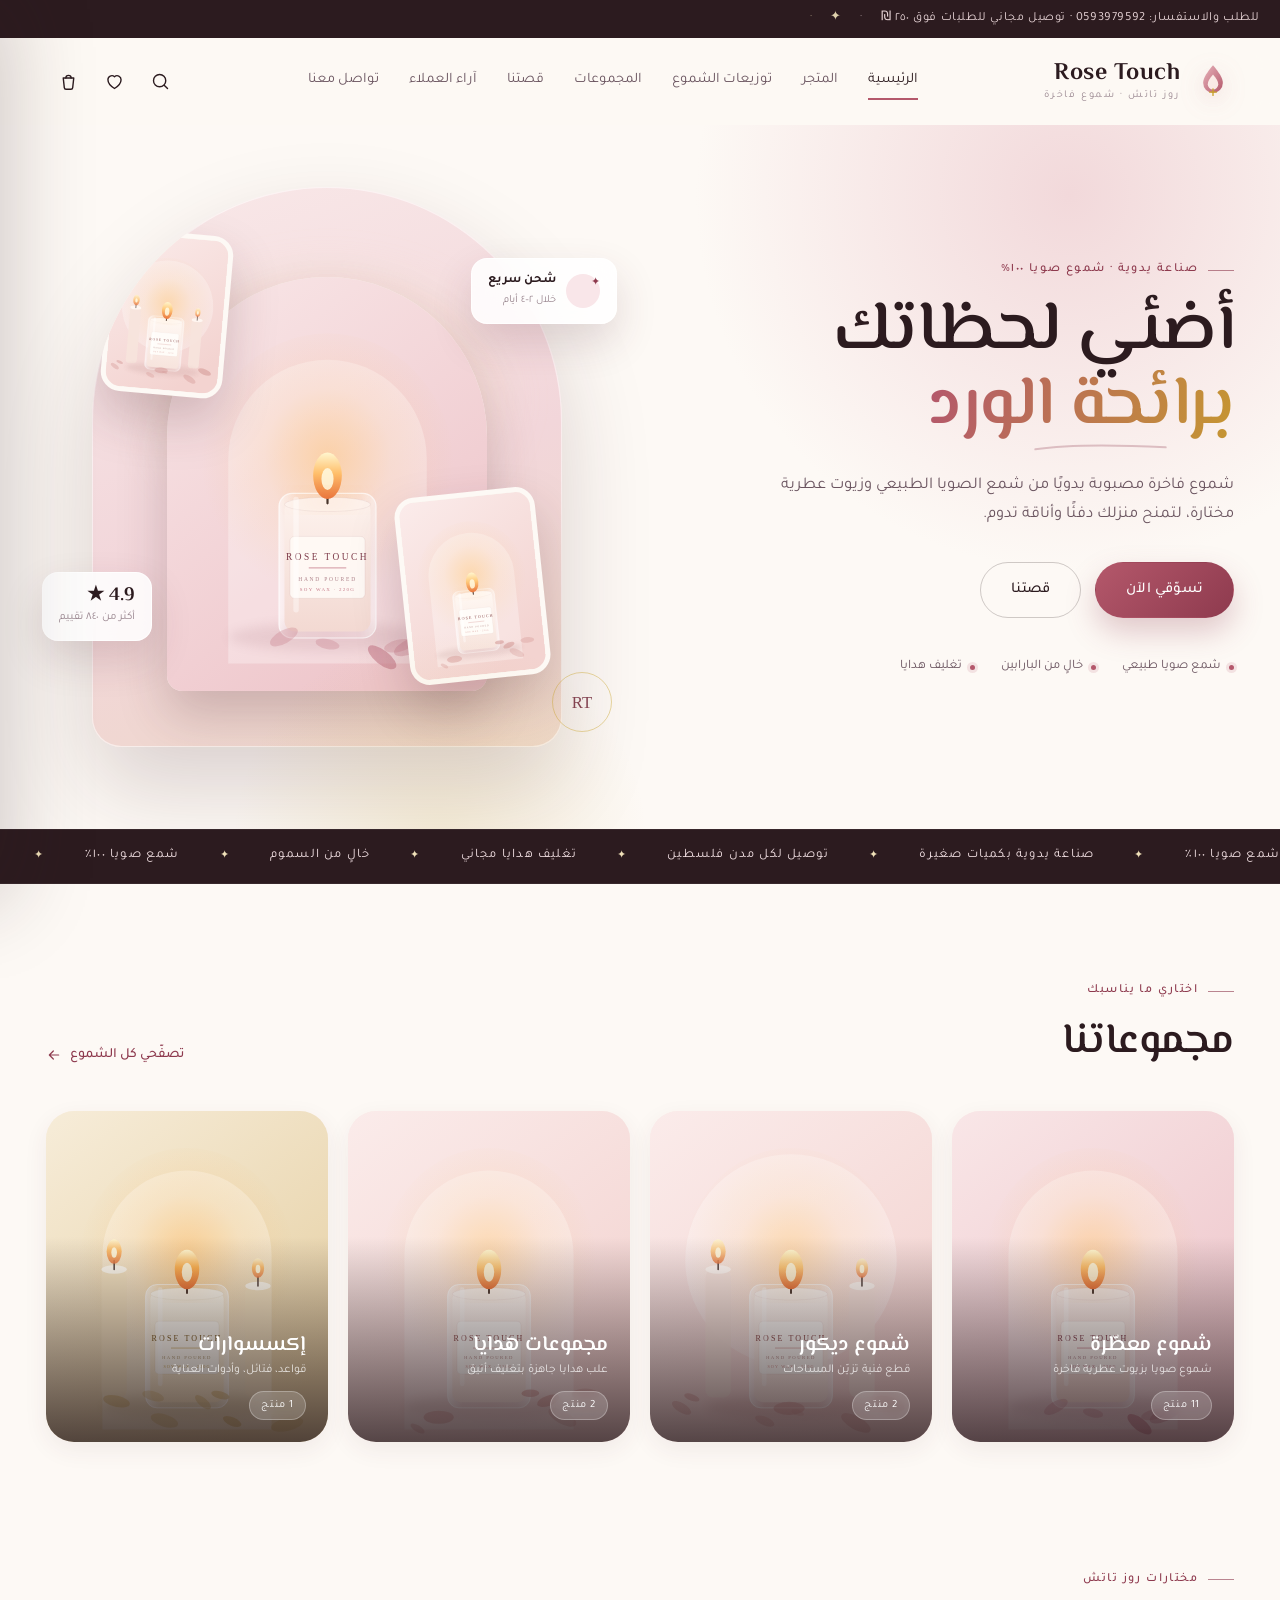
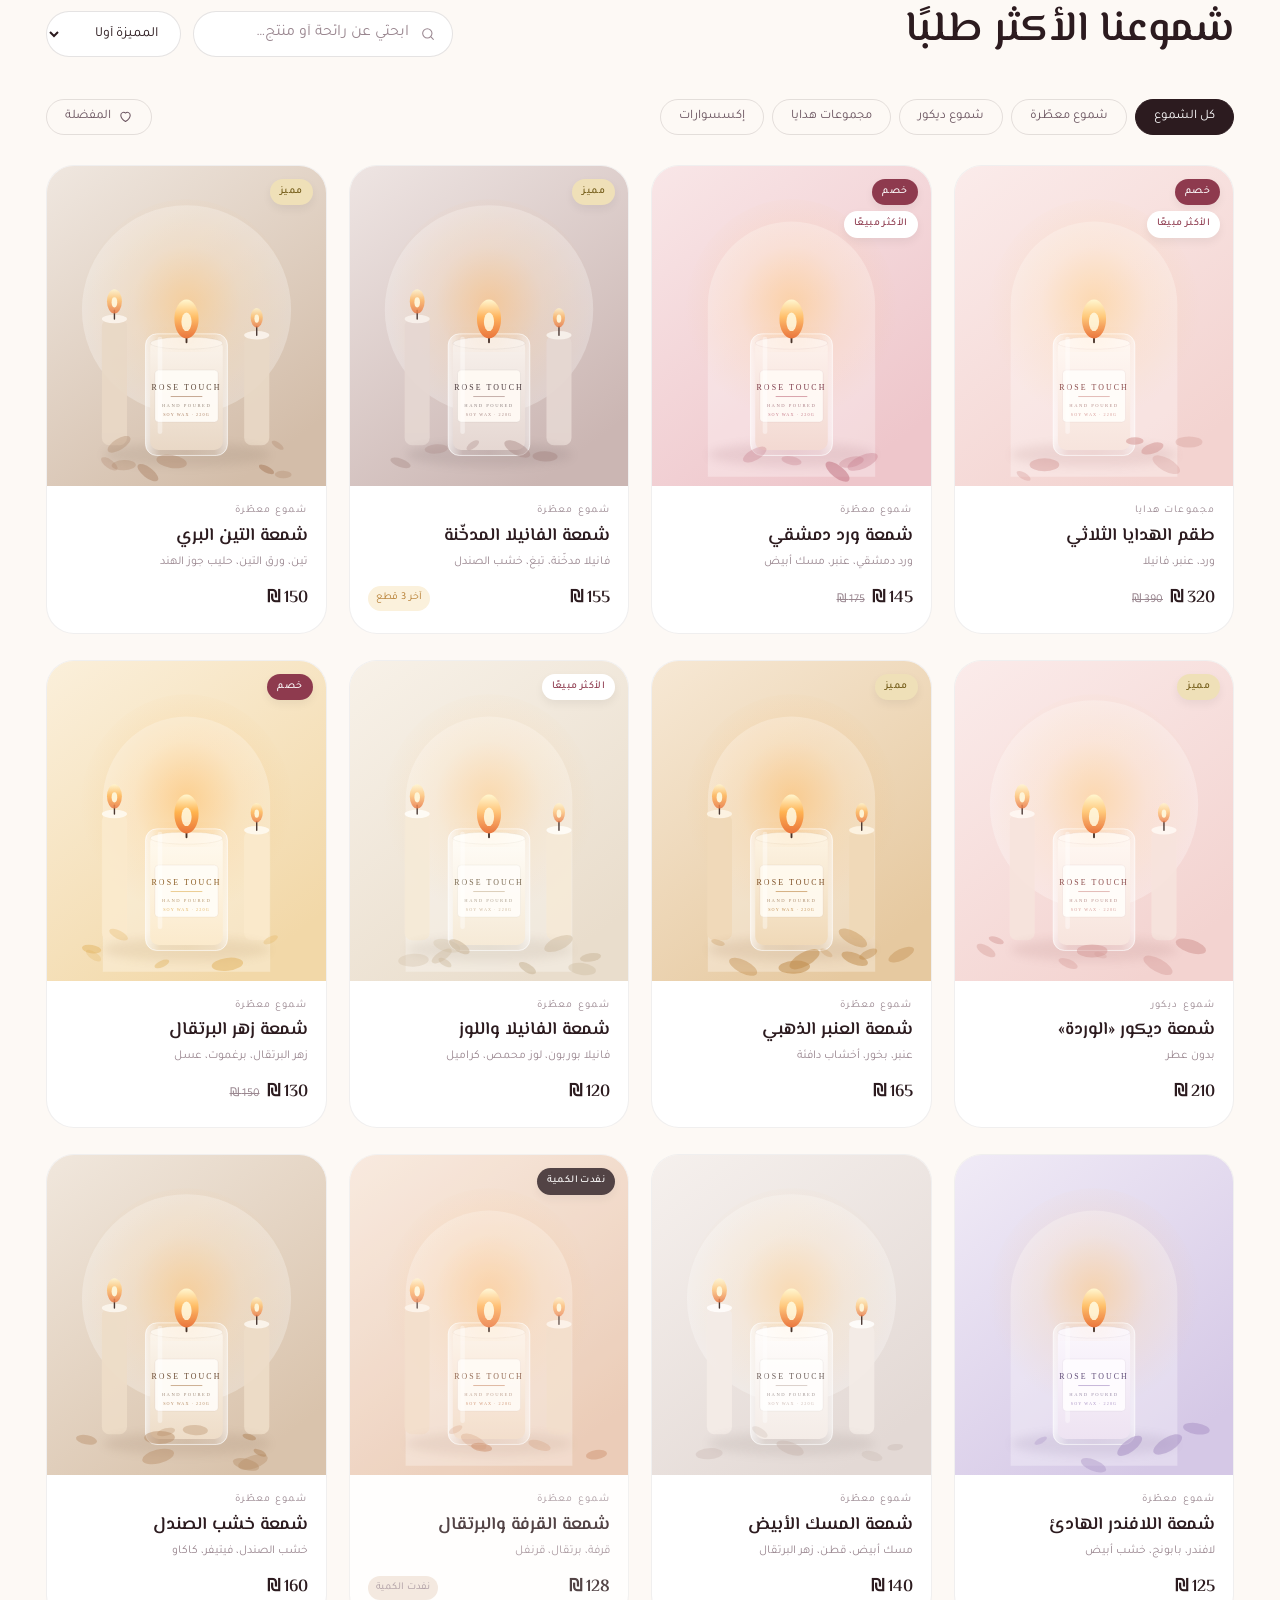
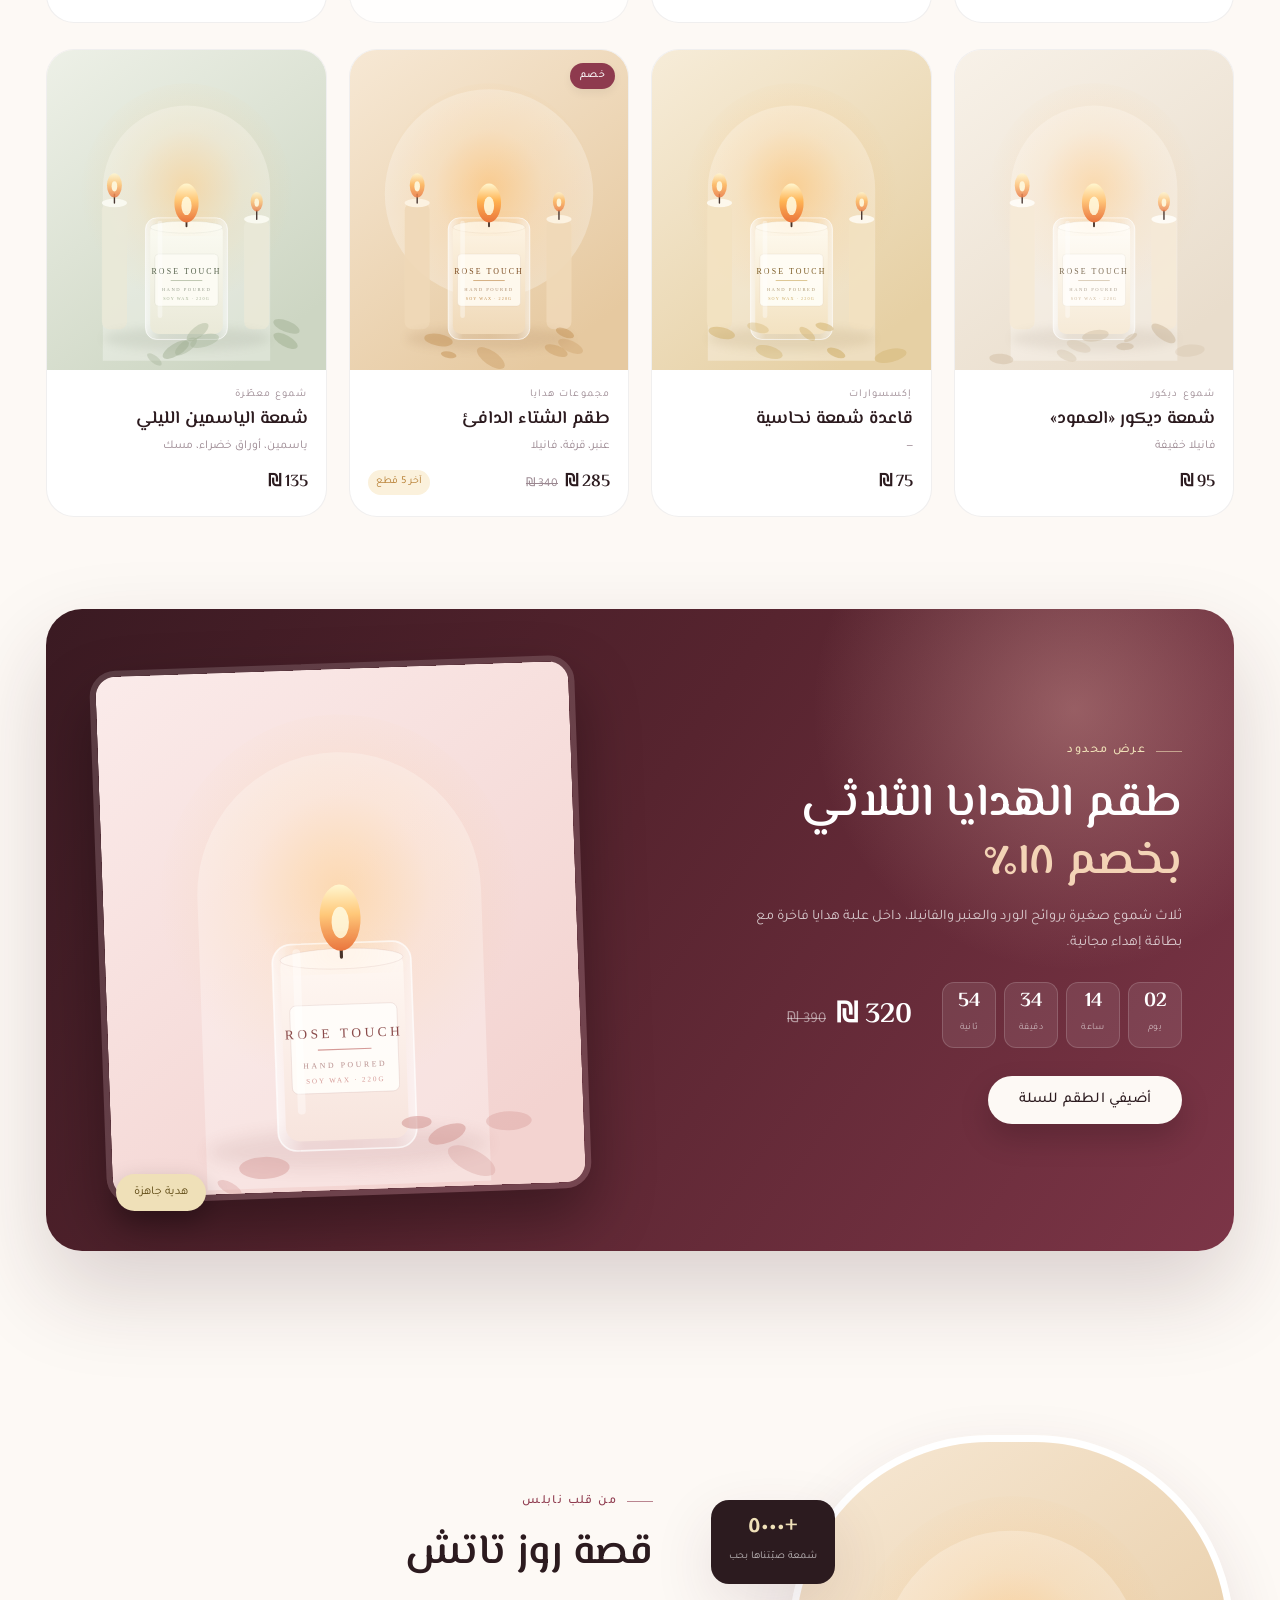
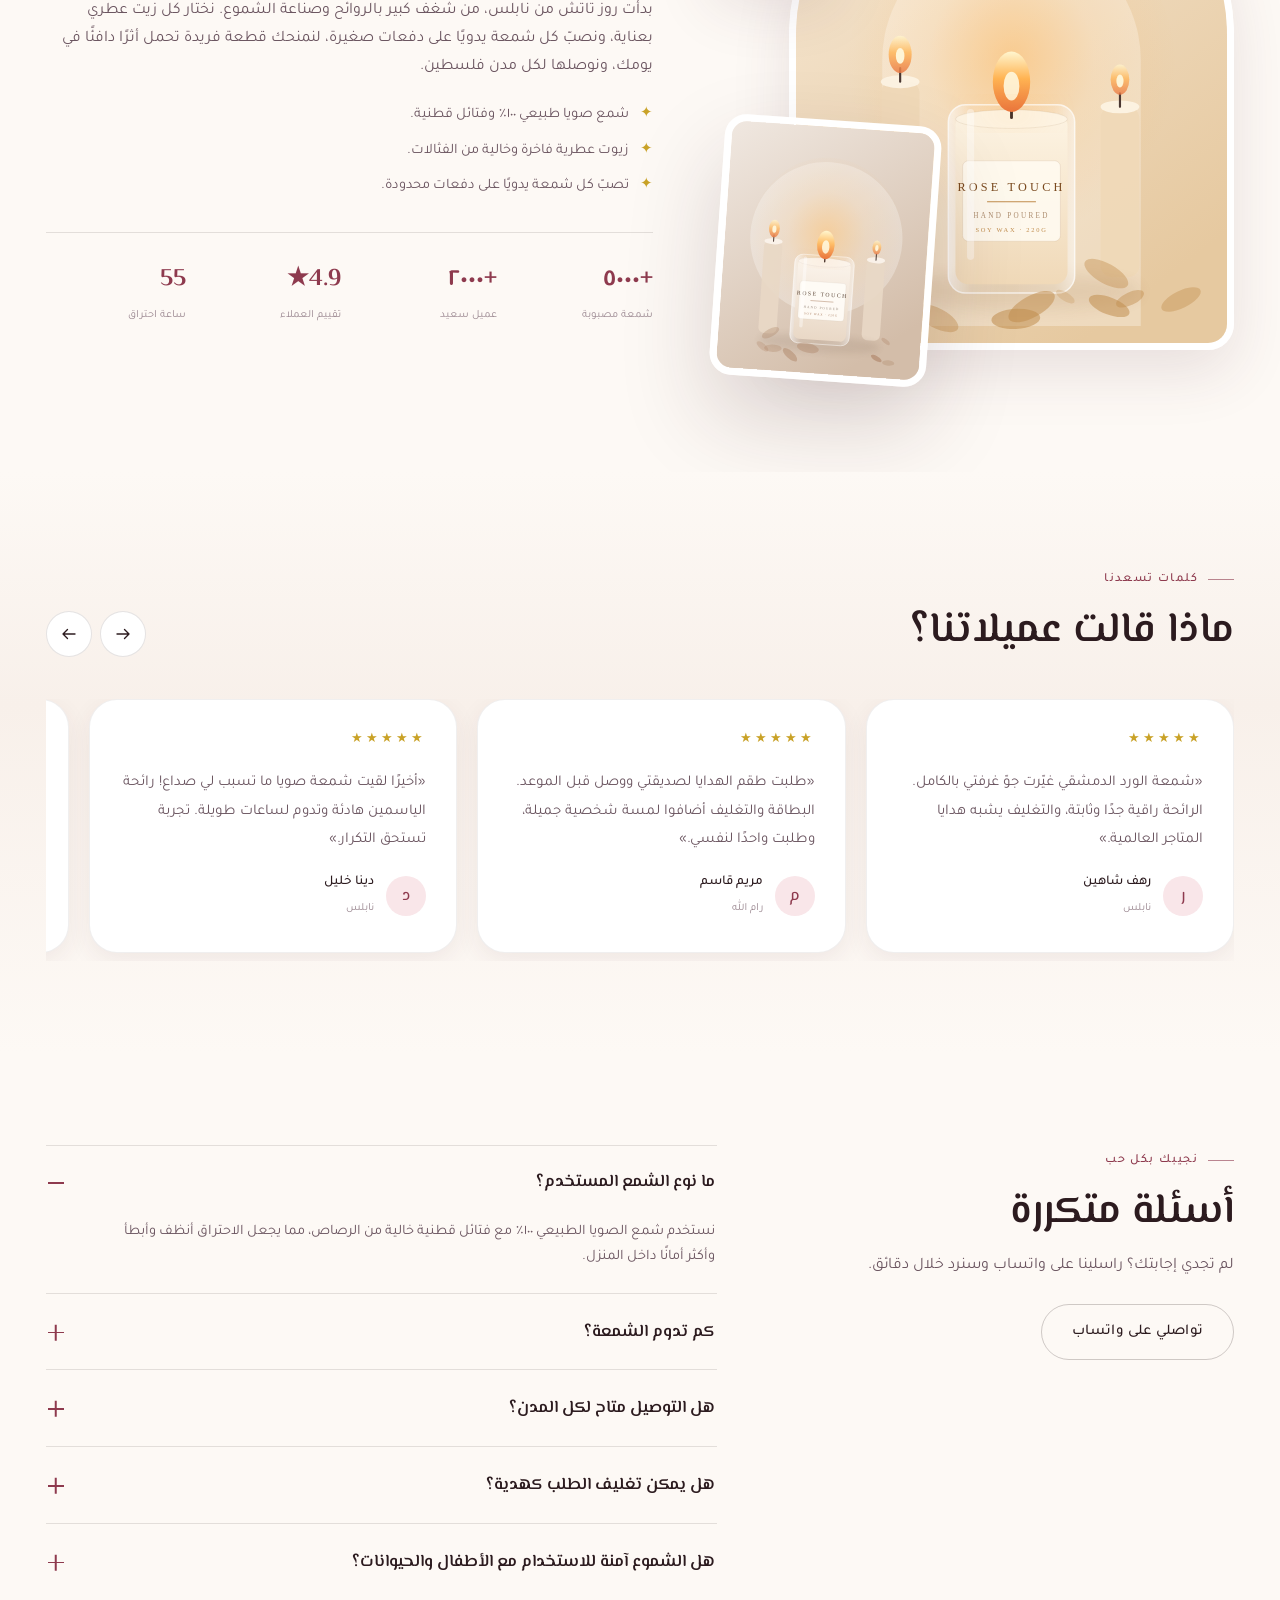
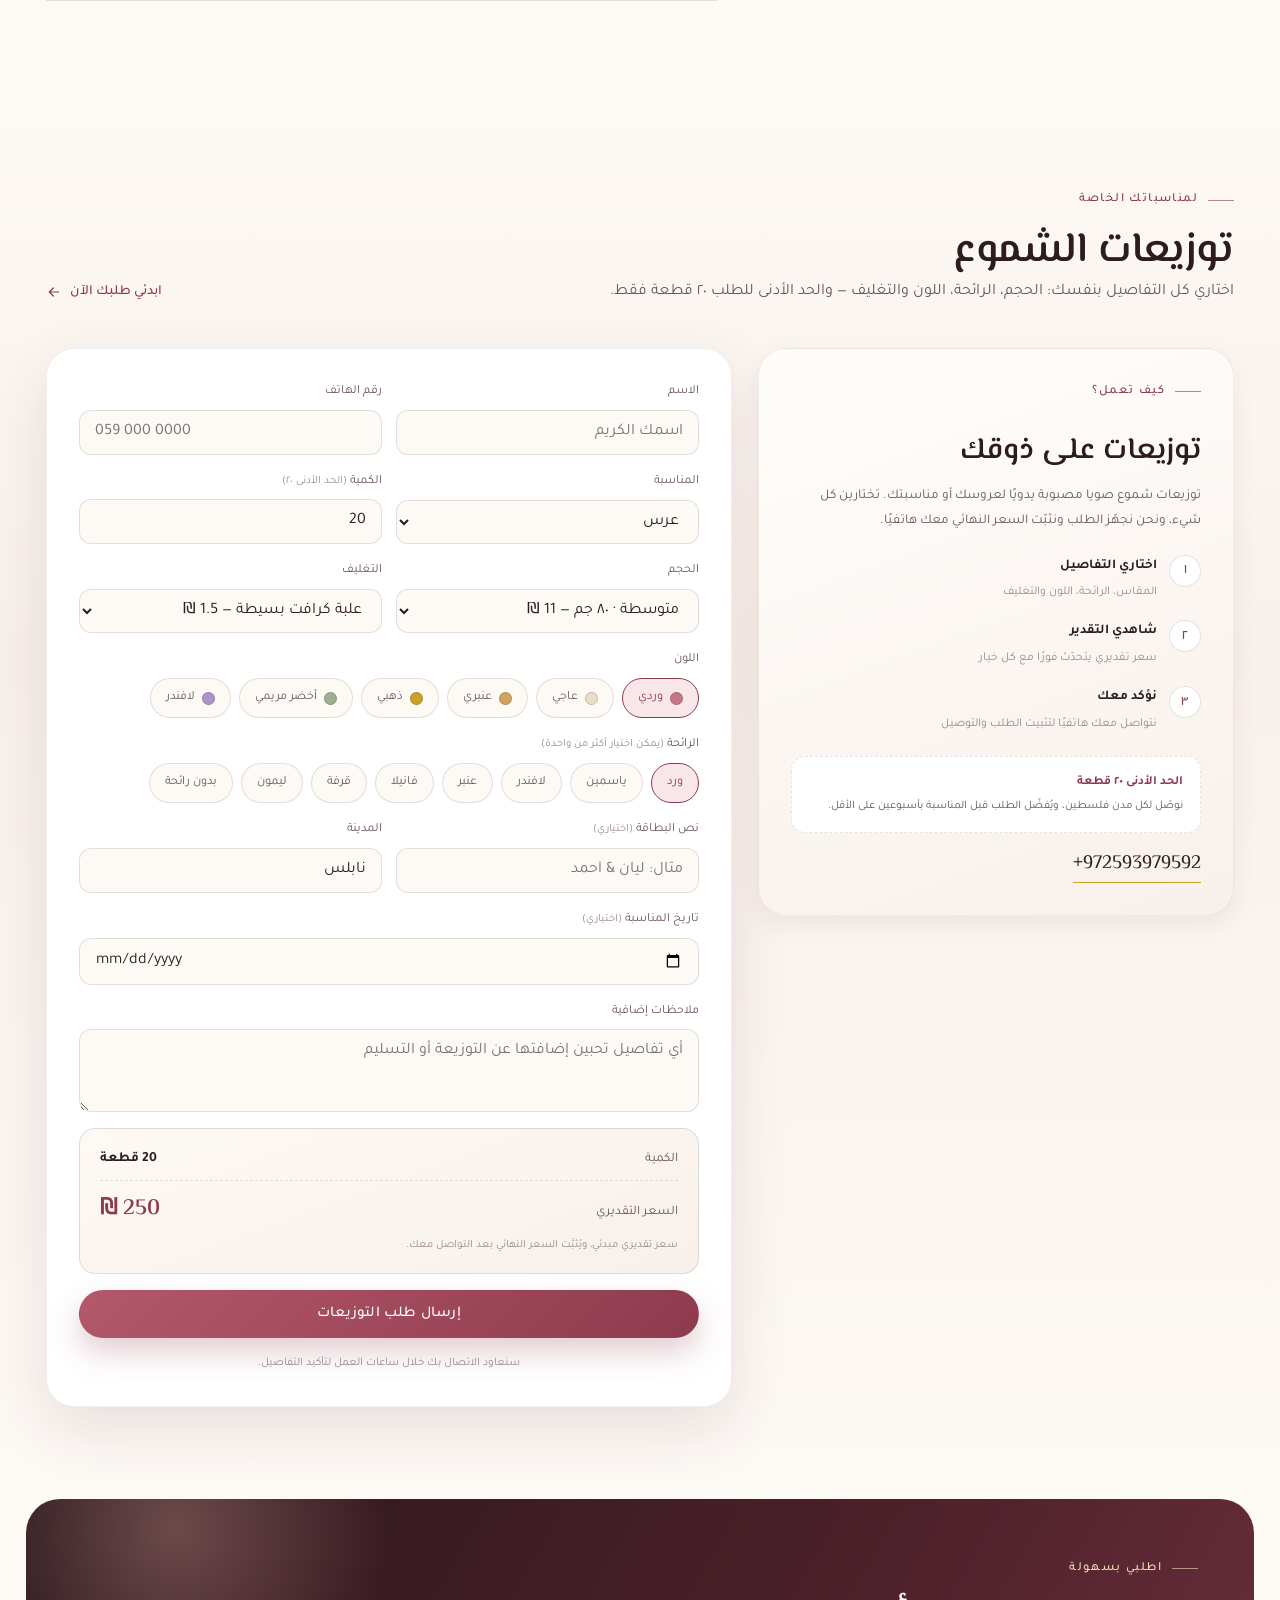
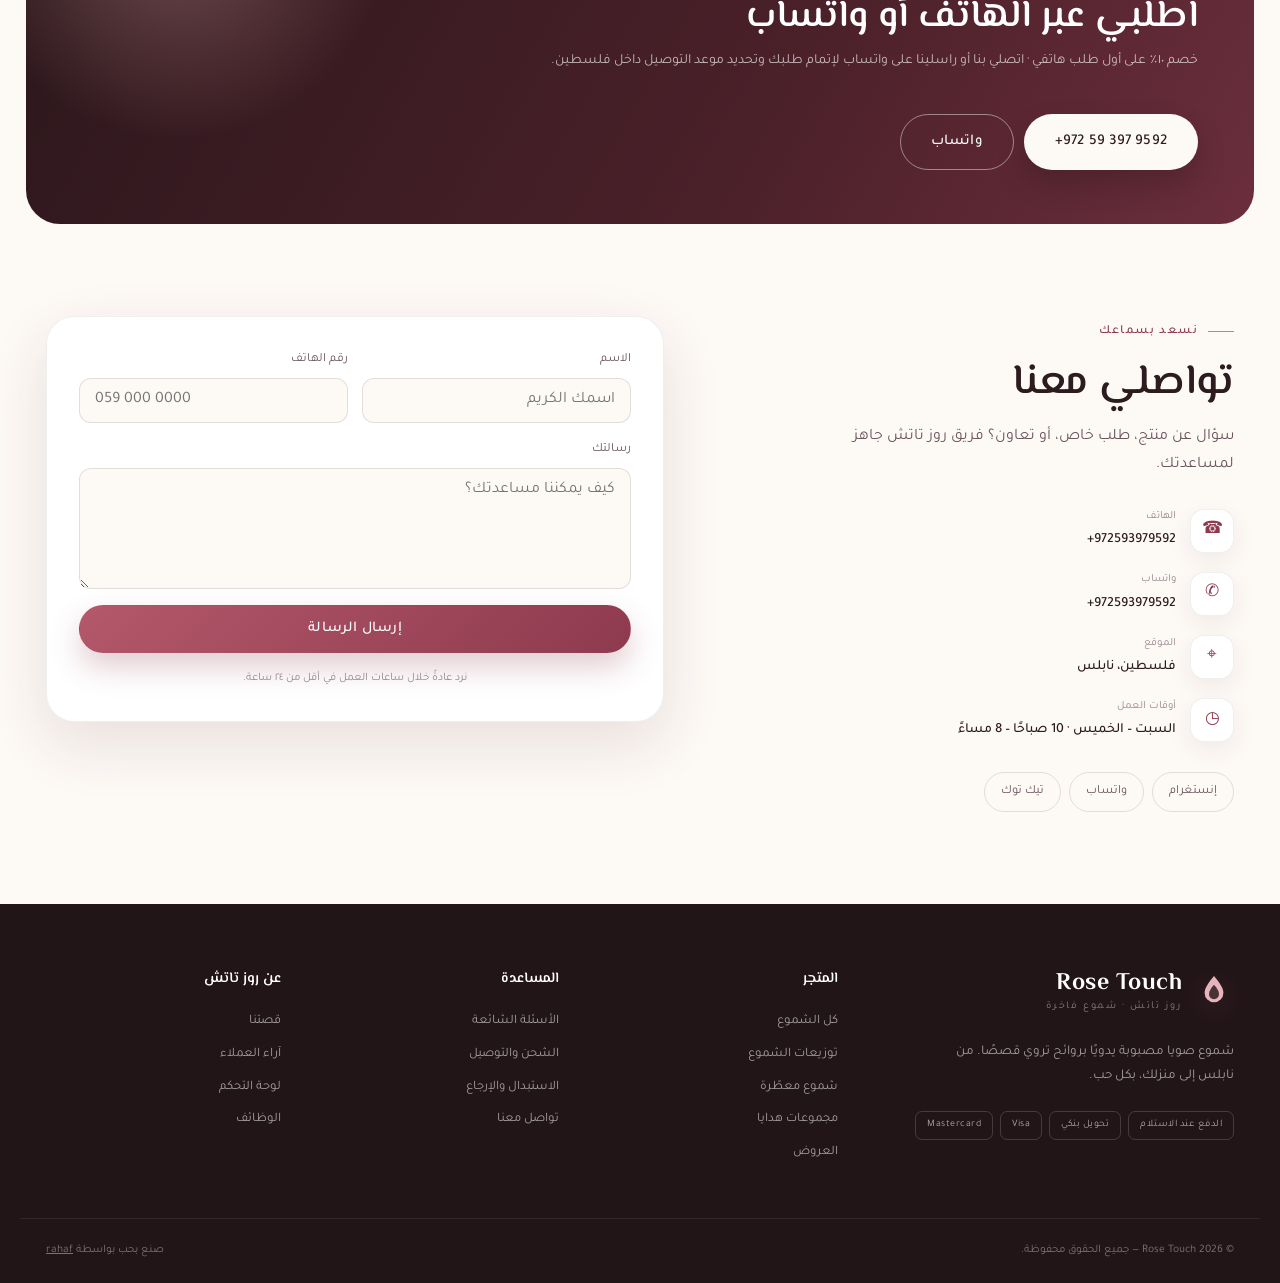
==== index.html @ c2668c58 "Add files via upload" ====
﻿<!DOCTYPE html>
<html lang="ar" dir="rtl">
<head>
<meta charset="UTF-8">
<meta name="viewport" content="width=device-width, initial-scale=1">
<title>Rose Touch — شموع فاخرة مصبوبة يدويًا</title>
<meta name="description" content="روز تاتش: شموع صويا طبيعية مصبوبة يدويًا بروائح فاخرة، تغليف هدايا أنيق وتوصيل لكل مدن فلسطين من نابلس.">
<link rel="icon" href="data:image/svg+xml,%3Csvg xmlns='http://www.w3.org/2000/svg' viewBox='0 0 100 100'%3E%3Crect width='100' height='100' rx='24' fill='%232c1b1f'/%3E%3Cpath d='M50 22c10 10 16 17 16 26a16 16 0 1 1-32 0c0-9 6-16 16-26Z' fill='%23e8b4bb'/%3E%3Ccircle cx='50' cy='52' r='7' fill='%23fff6ef'/%3E%3C/svg%3E">
<link rel="preconnect" href="https://fonts.googleapis.com">
<link rel="preconnect" href="https://fonts.gstatic.com" crossorigin>
<link href="https://fonts.googleapis.com/css2?family=El+Messiri:wght@400;500;600;700&family=Tajawal:wght@300;400;500;700&display=swap" rel="stylesheet">
<link rel="stylesheet" href="assets/css/style.css">
</head>
<body>

<div class="announcement" id="announcement">
  <div class="announcement__track">
    <span id="announcementText">للطلب والاستفسار: 0593979592 · توصيل مجاني للطلبات فوق ٢٥٠ ₪</span>
    <span aria-hidden="true">✦</span>
  </div>
</div>

<header class="site-header" id="siteHeader">
  <div class="container header__inner">
    <a aria-label='روز تاتش - الصفحة الرئيسية' class='brand' href='index.html'>
      <span class="brand__mark" aria-hidden="true">
        <svg viewBox="0 0 64 64" width="42" height="42">
          <defs>
            <linearGradient id="brandGrad" x1="0" y1="0" x2="1" y2="1">
              <stop offset="0" stop-color="#e8b4bb"/><stop offset="1" stop-color="#b4586b"/>
            </linearGradient>
          </defs>
          <path d="M32 8c9 11 15 19 15 27a15 15 0 1 1-30 0c0-8 6-16 15-27Z" fill="url(#brandGrad)"/>
          <path d="M32 22c5 6 8 10 8 15a8 8 0 1 1-16 0c0-5 3-9 8-15Z" fill="#fff6ef" opacity=".9"/>
          <path d="M32 44v10" stroke="#c9a227" stroke-width="2" stroke-linecap="round"/>
          <path d="M27 49h10" stroke="#c9a227" stroke-width="2" stroke-linecap="round"/>
        </svg>
      </span>
      <span class="brand__text">
        <span class="brand__name" id="brandName">Rose Touch</span>
        <span class="brand__sub">روز تاتش · شموع فاخرة</span>
      </span>
    </a>

    <nav class="main-nav" id="mainNav" aria-label="القائمة الرئيسية">
      <a href="#home" class="is-active">الرئيسية</a>
      <a href="#products">المتجر</a>
      <a href="#favors">توزيعات الشموع</a>
      <a href="#categories">المجموعات</a>
      <a href="#about">قصتنا</a>
      <a href="#testimonials">آراء العملاء</a>
      <a href="#contact">تواصل معنا</a>
    </nav>

    <div class="header__actions">
      <button class="icon-btn" id="searchBtn" aria-label="بحث في المتجر">
        <svg viewBox="0 0 24 24" width="21" height="21" fill="none" stroke="currentColor" stroke-width="1.6"><circle cx="11" cy="11" r="7"/><path d="m20 20-3.5-3.5" stroke-linecap="round"/></svg>
      </button>
      <button class="icon-btn" id="favBtn" aria-label="المفضلة">
        <svg viewBox="0 0 24 24" width="21" height="21" fill="none" stroke="currentColor" stroke-width="1.6"><path d="M12 20s-7.5-4.6-7.5-10A4.5 4.5 0 0 1 12 6.5 4.5 4.5 0 0 1 19.5 10c0 5.4-7.5 10-7.5 10Z" stroke-linejoin="round"/></svg>
        <span class="count-badge" id="favCount" hidden>0</span>
      </button>
      <button class="icon-btn cart-btn" id="cartBtn" aria-label="سلة التسوق">
        <svg viewBox="0 0 24 24" width="21" height="21" fill="none" stroke="currentColor" stroke-width="1.6"><path d="M6 8h12l-1.2 11a2 2 0 0 1-2 1.8H9.2a2 2 0 0 1-2-1.8L6 8Z" stroke-linejoin="round"/><path d="M9 8a3 3 0 0 1 6 0" stroke-linecap="round"/></svg>
        <span class="count-badge" id="cartCount">0</span>
      </button>
      <button class="icon-btn menu-btn" id="menuBtn" aria-label="القائمة" aria-expanded="false">
        <svg viewBox="0 0 24 24" width="22" height="22" fill="none" stroke="currentColor" stroke-width="1.8" stroke-linecap="round"><path d="M4 7h16M4 12h16M4 17h16"/></svg>
      </button>
    </div>
  </div>
</header>

<main id="home">

  <!-- ===== Hero ===== -->
  <section class="hero">
    <div class="container hero__inner">
      <div class="hero__copy">
        <span class="eyebrow" id="heroBadge">صناعة يدوية · شموع صويا ١٠٠٪</span>
        <h1>
          <span id="heroTitle">أضئي لحظاتك</span>
          <em id="heroAccent">برائحة الورد</em>
        </h1>
        <p class="hero__text" id="heroText">شموع فاخرة مصبوبة يدويًا من شمع الصويا الطبيعي وزيوت عطرية مختارة، لتمنح منزلك دفئًا وأناقة تدوم.</p>
        <div class="hero__cta">
          <a href="#products" class="btn btn--primary" id="heroCta">تسوّقي الآن
            <svg viewBox="0 0 24 24" width="18" height="18" fill="none" stroke="currentColor" stroke-width="1.8"><path d="M19 12H5m6-6-6 6 6 6" stroke-linecap="round" stroke-linejoin="round"/></svg>
          </a>
          <a href="#about" class="btn btn--ghost">قصتنا</a>
        </div>
        <ul class="hero__trust">
          <li><span class="dot"></span> شمع صويا طبيعي</li>
          <li><span class="dot"></span> خالٍ من البارابين</li>
          <li><span class="dot"></span> تغليف هدايا</li>
        </ul>
      </div>

      <div class="hero__visual">
        <div class="hero__arch">
          <div class="hero__glow"></div>
          <div class="hero__img hero__img--main" data-art-product="p1"></div>
          <div class="hero__img hero__img--side" data-art-product="p7"></div>
          <div class="hero__img hero__img--small" data-art-product="p13"></div>
        </div>
        <div class="float-card float-card--rating">
          <strong>4.9 ★</strong>
          <span>أكثر من ٨٤٠ تقييم</span>
        </div>
        <div class="float-card float-card--ship">
          <span class="float-card__icon">✦</span>
          <div><strong>شحن سريع</strong><span>خلال ٢–٤ أيام</span></div>
        </div>
        <div class="hero__seal" aria-hidden="true">
          <svg viewBox="0 0 120 120" width="118" height="118">
            <defs><path id="sealPath" d="M60,60 m-44,0 a44,44 0 1,1 88,0 a44,44 0 1,1 -88,0"/></defs>
            <text font-size="10.5" letter-spacing="2.2" fill="#7d3a49"><textPath href="#sealPath">HAND POURED · SOY WAX · NABLUS ·</textPath></text>
            <circle cx="60" cy="60" r="30" fill="none" stroke="#c9a227" stroke-opacity=".45"/>
            <text x="60" y="66" text-anchor="middle" font-family="Georgia,serif" font-size="17" fill="#7d3a49">RT</text>
          </svg>
        </div>
      </div>
    </div>
  </section>

  <!-- ===== شريط الثقة ===== -->
  <div class="marquee" aria-hidden="true">
    <div class="marquee__track" id="marqueeTrack">
      <span>شمع صويا ١٠٠٪</span><i>✦</i>
      <span>صناعة يدوية بكميات صغيرة</span><i>✦</i>
      <span>توصيل لكل مدن فلسطين</span><i>✦</i>
      <span>تغليف هدايا مجاني</span><i>✦</i>
      <span>خالٍ من السموم</span><i>✦</i>
      <span>شمع صويا ١٠٠٪</span><i>✦</i>
      <span>صناعة يدوية بكميات صغيرة</span><i>✦</i>
      <span>توصيل لكل مدن فلسطين</span><i>✦</i>
      <span>تغليف هدايا مجاني</span><i>✦</i>
      <span>خالٍ من السموم</span><i>✦</i>
    </div>
  </div>

  <!-- ===== التصنيفات ===== -->
  <section class="section" id="categories">
    <div class="container">
      <div class="section__head reveal">
        <div>
          <span class="eyebrow">اختاري ما يناسبك</span>
          <h2>مجموعاتنا</h2>
        </div>
        <a href="#products" class="link-arrow">تصفّحي كل الشموع
          <svg viewBox="0 0 24 24" width="16" height="16" fill="none" stroke="currentColor" stroke-width="1.8"><path d="M19 12H5m6-6-6 6 6 6" stroke-linecap="round" stroke-linejoin="round"/></svg>
        </a>
      </div>
      <div class="category-grid" id="categoriesGrid"></div>
    </div>
  </section>

  <!-- ===== المنتجات ===== -->
  <section class="section section--products" id="products">
    <div class="container">
      <div class="section__head reveal">
        <div>
          <span class="eyebrow">مختارات روز تاتش</span>
          <h2>شموعنا الأكثر طلبًا</h2>
        </div>
        <div class="shop-tools">
          <label class="search-inline">
            <svg viewBox="0 0 24 24" width="18" height="18" fill="none" stroke="currentColor" stroke-width="1.6"><circle cx="11" cy="11" r="7"/><path d="m20 20-3.5-3.5" stroke-linecap="round"/></svg>
            <input type="search" id="shopSearch" placeholder="ابحثي عن رائحة أو منتج…" aria-label="بحث في المنتجات">
          </label>
          <select id="sortSelect" class="select" aria-label="ترتيب المنتجات">
            <option value="featured">المميزة أولًا</option>
            <option value="new">الأحدث</option>
            <option value="price-asc">السعر: الأقل</option>
            <option value="price-desc">السعر: الأعلى</option>
            <option value="bestseller">الأكثر مبيعًا</option>
          </select>
        </div>
      </div>

      <div class="filter-row reveal">
        <div class="chips" id="filterChips"></div>
        <button class="chip chip--fav" id="favFilterBtn">
          <svg viewBox="0 0 24 24" width="15" height="15" fill="none" stroke="currentColor" stroke-width="1.7"><path d="M12 20s-7.5-4.6-7.5-10A4.5 4.5 0 0 1 12 6.5 4.5 4.5 0 0 1 19.5 10c0 5.4-7.5 10-7.5 10Z" stroke-linejoin="round"/></svg>
          المفضلة
        </button>
      </div>

      <div class="product-grid" id="productGrid"></div>
      <div class="empty-state" id="productsEmpty" hidden>
        <div class="empty-state__icon">✦</div>
        <h3>لا توجد نتائج مطابقة</h3>
        <p>جرّبي كلمة بحث أخرى أو اختاري مجموعة مختلفة.</p>
        <button class="btn btn--ghost" id="clearFiltersBtn">إعادة ضبط الفلاتر</button>
      </div>
    </div>
  </section>

  <!-- ===== عرض خاص ===== -->
  <section class="section offer-section">
    <div class="container">
      <div class="offer reveal">
        <div class="offer__glow" aria-hidden="true"></div>
        <div class="offer__copy">
          <span class="eyebrow eyebrow--light">عرض محدود</span>
          <h2>طقم الهدايا الثلاثي<br><em>بخصم ١٨٪</em></h2>
          <p>ثلاث شموع صغيرة بروائح الورد والعنبر والفانيلا، داخل علبة هدايا فاخرة مع بطاقة إهداء مجانية.</p>
          <div class="offer__meta">
            <div class="countdown" id="countdown">
              <div><strong id="cdD">02</strong><span>يوم</span></div>
              <div><strong id="cdH">14</strong><span>ساعة</span></div>
              <div><strong id="cdM">35</strong><span>دقيقة</span></div>
              <div><strong id="cdS">00</strong><span>ثانية</span></div>
            </div>
            <div class="offer__price">
              <strong id="offerPrice">320 ₪</strong>
              <s>390 ₪</s>
            </div>
          </div>
          <button class="btn btn--light" data-add-product="p7">أضيفي الطقم للسلة</button>
        </div>
        <div class="offer__visual">
          <div class="offer__img" data-art-product="p7"></div>
          <div class="offer__tag">هدية جاهزة</div>
        </div>
      </div>
    </div>
  </section>

  <!-- ===== قصتنا ===== -->
  <section class="section" id="about">
    <div class="container about">
      <div class="about__visual reveal">
        <div class="about__img" data-art-product="p2"></div>
        <div class="about__img about__img--small" data-art-product="p9"></div>
        <div class="about__badge">
          <strong>+٥٠٠٠</strong>
          <span>شمعة صبّتناها بحب</span>
        </div>
      </div>
      <div class="about__copy reveal">
        <span class="eyebrow">من قلب نابلس</span>
        <h2 id="aboutTitle">قصة روز تاتش</h2>
        <p id="aboutText">بدأت روز تاتش من نابلس، من شغف كبير بالروائح وصناعة الشموع. نختار كل زيت عطري بعناية، ونصبّ كل شمعة يدويًا على دفعات صغيرة، لنمنحك قطعة فريدة تحمل أثرًا دافئًا في يومك، ونوصلها لكل مدن فلسطين.</p>
        <ul class="about__list">
          <li><span>✦</span> شمع صويا طبيعي ١٠٠٪ وفتائل قطنية.</li>
          <li><span>✦</span> زيوت عطرية فاخرة وخالية من الفثالات.</li>
          <li><span>✦</span> تصبّ كل شمعة يدويًا على دفعات محدودة.</li>
        </ul>
        <div class="about__stats">
          <div><strong>+٥٠٠٠</strong><span>شمعة مصبوبة</span></div>
          <div><strong>+٢٠٠٠</strong><span>عميل سعيد</span></div>
          <div><strong>4.9★</strong><span>تقييم العملاء</span></div>
          <div><strong>55</strong><span>ساعة احتراق</span></div>
        </div>
      </div>
    </div>
  </section>

  <!-- ===== آراء العملاء ===== -->
  <section class="section section--soft" id="testimonials">
    <div class="container">
      <div class="section__head reveal">
        <div>
          <span class="eyebrow">كلمات تسعدنا</span>
          <h2>ماذا قالت عميلاتنا؟</h2>
        </div>
        <div class="slider-nav">
          <button class="round-btn" id="testPrev" aria-label="السابق">
            <svg viewBox="0 0 24 24" width="18" height="18" fill="none" stroke="currentColor" stroke-width="1.8"><path d="m14 6 6 6-6 6M20 12H4" stroke-linecap="round" stroke-linejoin="round"/></svg>
          </button>
          <button class="round-btn" id="testNext" aria-label="التالي">
            <svg viewBox="0 0 24 24" width="18" height="18" fill="none" stroke="currentColor" stroke-width="1.8"><path d="m10 6-6 6 6 6M4 12h16" stroke-linecap="round" stroke-linejoin="round"/></svg>
          </button>
        </div>
      </div>
      <div class="testimonials" id="testimonialTrack">
        <article class="testimonial">
          <div class="stars">★★★★★</div>
          <p>«شمعة الورد الدمشقي غيّرت جوّ غرفتي بالكامل. الرائحة راقية جدًا وثابتة، والتغليف يشبه هدايا المتاجر العالمية.»</p>
          <div class="testimonial__author"><span>ر</span><div><strong>رهف شاهين</strong><small>نابلس</small></div></div>
        </article>
        <article class="testimonial">
          <div class="stars">★★★★★</div>
          <p>«طلبت طقم الهدايا لصديقتي ووصل قبل الموعد. البطاقة والتغليف أضافوا لمسة شخصية جميلة، وطلبت واحدًا لنفسي.»</p>
          <div class="testimonial__author"><span>م</span><div><strong>مريم قاسم</strong><small>رام الله</small></div></div>
        </article>
        <article class="testimonial">
          <div class="stars">★★★★★</div>
          <p>«أخيرًا لقيت شمعة صويا ما تسبب لي صداع! رائحة الياسمين هادئة وتدوم لساعات طويلة. تجربة تستحق التكرار.»</p>
          <div class="testimonial__author"><span>د</span><div><strong>دينا خليل</strong><small>نابلس</small></div></div>
        </article>
        <article class="testimonial">
          <div class="stars">★★★★★</div>
          <p>«الشمعة النحتية قطعة فنية فوق الطاولة، كل من يزورني يسأل عنها. جودة التصنيع واضحة من أول نظرة.»</p>
          <div class="testimonial__author"><span>ه</span><div><strong>هبة سليمان</strong><small>طولكرم</small></div></div>
        </article>
      </div>
    </div>
  </section>

  <!-- ===== الأسئلة ===== -->
  <section class="section" id="faq">
    <div class="container faq-wrap">
      <div class="faq-intro reveal">
        <span class="eyebrow">نجيبك بكل حب</span>
        <h2>أسئلة متكررة</h2>
        <p>لم تجدي إجابتك؟ راسلينا على واتساب وسنرد خلال دقائق.</p>
        <a class="btn btn--ghost" id="faqWhatsapp" href="#" target="_blank" rel="noopener">تواصلي على واتساب</a>
      </div>
      <div class="faq-list" id="faqList">
        <details class="faq" open>
          <summary>ما نوع الشمع المستخدم؟<span class="faq__icon"></span></summary>
          <p>نستخدم شمع الصويا الطبيعي ١٠٠٪ مع فتائل قطنية خالية من الرصاص، مما يجعل الاحتراق أنظف وأبطأ وأكثر أمانًا داخل المنزل.</p>
        </details>
        <details class="faq">
          <summary>كم تدوم الشمعة؟<span class="faq__icon"></span></summary>
          <p>تدوم شموعنا الكبيرة من ٤٥ إلى ٥٥ ساعة تقريبًا عند اتباع طريقة العناية الصحيحة: قصّ الفتيل إلى ٥ مم قبل كل استخدام، وعدم إطفاء الشمعة قبل ذوبان طبقة كاملة من السطح.</p>
        </details>
        <details class="faq">
          <summary>هل التوصيل متاح لكل المدن؟<span class="faq__icon"></span></summary>
          <p>نوصل لكل مدن فلسطين خلال ٢–٤ أيام عمل، والتوصيل مجاني للطلبات فوق ٢٥٠ ₪. يمكنك أيضًا اختيار الاستلام من موقعنا في نابلس.</p>
        </details>
        <details class="faq">
          <summary>هل يمكن تغليف الطلب كهدية؟<span class="faq__icon"></span></summary>
          <p>بالتأكيد! التغليف الهدايا مجاني مع كل طقم، ويمكنك إضافة بطاقة إهداء مكتوبة بخط اليد عبر كتابة النص في ملاحظات الطلب.</p>
        </details>
        <details class="faq">
          <summary>هل الشموع آمنة للاستخدام مع الأطفال والحيوانات؟<span class="faq__icon"></span></summary>
          <p>شموعنا خالية من البارابين والفثالات، لكننا ننصح دائمًا بإبعاد أي شمعة مشتعلة عن متناول الأطفال والحيوانات، وعدم تركها دون مراقبة.</p>
        </details>
      </div>
    </div>
  </section>

  <!-- ===== توزيعات الشموع ===== -->
  <section class="section section--soft" id="favors">
    <div class="container">
      <div class="section__head reveal">
        <div>
          <span class="eyebrow">لمناسباتك الخاصة</span>
          <h2>توزيعات الشموع</h2>
          <p>اختاري كل التفاصيل بنفسك: الحجم، الرائحة، اللون والتغليف — والحد الأدنى للطلب ٢٠ قطعة فقط.</p>
        </div>
        <a href="#favorForm" class="link-arrow">ابدئي طلبك الآن
          <svg viewBox="0 0 24 24" width="16" height="16" fill="none" stroke="currentColor" stroke-width="1.8"><path d="M19 12H5m6-6-6 6 6 6" stroke-linecap="round" stroke-linejoin="round"/></svg>
        </a>
      </div>

      <div class="favors">
        <aside class="favors__aside reveal">
          <span class="eyebrow">كيف تعمل؟</span>
          <h3>توزيعات على ذوقك</h3>
          <p>توزيعات شموع صويا مصبوبة يدويًا لعروسك أو مناسبتك. تختارين كل شيء، ونحن نجهّز الطلب ونثبّت السعر النهائي معك هاتفيًا.</p>
          <ul class="favors__facts">
            <li><span>١</span><div><strong>اختاري التفاصيل</strong><small>المقاس، الرائحة، اللون والتغليف</small></div></li>
            <li><span>٢</span><div><strong>شاهدي التقدير</strong><small>سعر تقديري يتحدّث فورًا مع كل خيار</small></div></li>
            <li><span>٣</span><div><strong>نؤكد معك</strong><small>نتواصل معك هاتفيًا لتثبيت الطلب والتوصيل</small></div></li>
          </ul>
          <div class="favors__note">
            <strong>الحد الأدنى ٢٠ قطعة</strong>
            <span>نوصّل لكل مدن فلسطين، ويُفضّل الطلب قبل المناسبة بأسبوعين على الأقل.</span>
          </div>
          <a class="favors__call" id="favorCall" href="tel:+972593979592" dir="ltr">+972 59 397 9592</a>
        </aside>

        <form class="favors__form reveal" id="favorForm" novalidate>
          <div class="field-row">
            <label class="field">
              <span>الاسم</span>
              <input type="text" name="name" placeholder="اسمك الكريم" required>
            </label>
            <label class="field">
              <span>رقم الهاتف</span>
              <input type="tel" name="phone" placeholder="059 000 0000" inputmode="tel" required>
            </label>
          </div>

          <div class="field-row">
            <label class="field">
              <span>المناسبة</span>
              <select name="event" id="favorEvent"></select>
            </label>
            <label class="field">
              <span>الكمية <small>(الحد الأدنى ٢٠)</small></span>
              <input type="number" name="quantity" id="favorQty" min="20" step="1" value="20" inputmode="numeric" required>
            </label>
          </div>

          <div class="field-row">
            <label class="field">
              <span>الحجم</span>
              <select name="size" id="favorSize"></select>
            </label>
            <label class="field">
              <span>التغليف</span>
              <select name="packaging" id="favorPackaging"></select>
            </label>
          </div>

          <div class="field field--full">
            <span>اللون</span>
            <div class="opt-row" id="favorColors" role="radiogroup" aria-label="لون التوزيعة"></div>
          </div>

          <div class="field field--full">
            <span>الرائحة <small>(يمكن اختيار أكثر من واحدة)</small></span>
            <div class="opt-row" id="favorScents" role="group" aria-label="رائحة التوزيعة"></div>
          </div>

          <div class="field-row">
            <label class="field">
              <span>نص البطاقة <small>(اختياري)</small></span>
              <input type="text" name="labelText" id="favorLabel" placeholder="مثال: ليان &amp; أحمد" maxlength="40">
            </label>
            <label class="field">
              <span>المدينة</span>
              <input type="text" name="city" placeholder="نابلس" value="نابلس">
            </label>
          </div>

          <label class="field">
            <span>تاريخ المناسبة <small>(اختياري)</small></span>
            <input type="date" name="neededBy" id="favorDate">
          </label>

          <label class="field">
            <span>ملاحظات إضافية</span>
            <textarea name="notes" rows="3" placeholder="أي تفاصيل تحبين إضافتها عن التوزيعة أو التسليم"></textarea>
          </label>

          <div class="favor-estimate" id="favorEstimate">
            <div class="favor-estimate__row">
              <span>الكمية</span>
              <strong id="favorQtyOut">٢٠ قطعة</strong>
            </div>
            <div class="favor-estimate__row favor-estimate__row--total">
              <span>السعر التقديري</span>
              <strong id="favorTotalOut">—</strong>
            </div>
            <p>سعر تقديري مبدئي، ويُثبَّت السعر النهائي بعد التواصل معك.</p>
          </div>

          <button class="btn btn--primary btn--full" type="submit">إرسال طلب التوزيعات</button>
          <p class="form-note">سنعاود الاتصال بك خلال ساعات العمل لتأكيد التفاصيل.</p>

          <div class="favor-success" id="favorSuccess" hidden aria-live="polite">
            <strong id="favorSuccessTitle">تم استلام طلبك 🌹</strong>
            <p id="favorSuccessText">—</p>
            <div class="favor-success__actions">
              <a class="btn btn--primary" id="favorWhatsapp" href="#" target="_blank" rel="noopener">أكملي عبر واتساب</a>
              <button class="btn btn--ghost" type="button" id="favorNew">طلب جديد</button>
            </div>
          </div>
        </form>
      </div>
    </div>
  </section>

  <!-- ===== اطلبي هاتفيًا ===== -->
  <section class="newsletter">
    <div class="container newsletter__inner reveal">
      <div>
        <span class="eyebrow eyebrow--light">اطلبي بسهولة</span>
        <h2>اطلبي عبر الهاتف أو واتساب</h2>
        <p>خصم ١٠٪ على أول طلب هاتفي · اتصلي بنا أو راسلينا على واتساب لإتمام طلبك وتحديد موعد التوصيل داخل فلسطين.</p>
      </div>
      <div class="newsletter__form">
        <a class="btn btn--light" href="tel:+972593979592" dir="ltr">+972 59 397 9592</a>
        <a class="btn btn--ghost" href="https://wa.me/972593979592" target="_blank" rel="noopener">واتساب</a>
      </div>
    </div>
  </section>

  <!-- ===== تواصل ===== -->
  <section class="section" id="contact">
    <div class="container contact">
      <div class="contact__info reveal">
        <span class="eyebrow">نسعد بسماعك</span>
        <h2>تواصلي معنا</h2>
        <p>سؤال عن منتج، طلب خاص، أو تعاون؟ فريق روز تاتش جاهز لمساعدتك.</p>
        <ul class="contact__list">
          <li>
            <span class="contact__ico">☎</span>
            <div><small>الهاتف</small><strong><a id="contactPhone" href="tel:+972593979592" dir="ltr">+972593979592</a></strong></div>
          </li>
          <li>
            <span class="contact__ico">✆</span>
            <div><small>واتساب</small><strong><a id="contactWhatsapp" href="https://wa.me/972593979592" target="_blank" rel="noopener" dir="ltr">+972593979592</a></strong></div>
          </li>
          <li>
            <span class="contact__ico">⌖</span>
            <div><small>الموقع</small><strong id="contactAddress">فلسطين، نابلس</strong></div>
          </li>
          <li>
            <span class="contact__ico">◷</span>
            <div><small>أوقات العمل</small><strong id="contactHours">السبت – الخميس · 10 صباحًا – 8 مساءً</strong></div>
          </li>
        </ul>
        <div class="contact__social">
          <a href="#" target="_blank" rel="noopener" id="instagramLink" aria-label="إنستغرام">إنستغرام</a>
          <a href="#" target="_blank" rel="noopener" id="whatsappLink" aria-label="واتساب">واتساب</a>
          <a href="#" target="_blank" rel="noopener" aria-label="تيك توك">تيك توك</a>
        </div>
      </div>
      <form class="contact__form reveal" id="contactForm" novalidate>
        <div class="field-row">
          <label class="field">
            <span>الاسم</span>
            <input type="text" name="name" placeholder="اسمك الكريم" required>
          </label>
          <label class="field">
            <span>رقم الهاتف</span>
            <input type="tel" name="phone" placeholder="059 000 0000" inputmode="tel" required>
          </label>
        </div>
        <label class="field">
          <span>رسالتك</span>
          <textarea name="message" rows="5" placeholder="كيف يمكننا مساعدتك؟" required></textarea>
        </label>
        <button class="btn btn--primary" type="submit">إرسال الرسالة</button>
        <p class="form-note">نرد عادةً خلال ساعات العمل في أقل من ٢٤ ساعة.</p>
      </form>
    </div>
  </section>
</main>

<footer class="site-footer">
  <div class="container footer__grid">
    <div class="footer__brand">
      <a class='brand brand--footer' href='index.html'>
        <span class="brand__mark" aria-hidden="true">
          <svg viewBox="0 0 64 64" width="40" height="40"><path d="M32 8c9 11 15 19 15 27a15 15 0 1 1-30 0c0-8 6-16 15-27Z" fill="#e8b4bb"/><path d="M32 22c5 6 8 10 8 15a8 8 0 1 1-16 0c0-5 3-9 8-15Z" fill="#2c1b1f" opacity=".85"/></svg>
        </span>
        <span class="brand__text"><span class="brand__name">Rose Touch</span><span class="brand__sub">روز تاتش · شموع فاخرة</span></span>
      </a>
      <p>شموع صويا مصبوبة يدويًا بروائح تروي قصصًا. من نابلس إلى منزلك، بكل حب.</p>
      <div class="footer__pay"><span>الدفع عند الاستلام</span><span>تحويل بنكي</span><span>Visa</span><span>Mastercard</span></div>
    </div>
    <div class="footer__col">
      <h4>المتجر</h4>
      <a href="#products">كل الشموع</a>
      <a href="#favors">توزيعات الشموع</a>
      <a href="#categories">شموع معطّرة</a>
      <a href="#categories">مجموعات هدايا</a>
      <a href="#products">العروض</a>
    </div>
    <div class="footer__col">
      <h4>المساعدة</h4>
      <a href="#faq">الأسئلة الشائعة</a>
      <a href="#contact">الشحن والتوصيل</a>
      <a href="#contact">الاستبدال والإرجاع</a>
      <a href="#contact">تواصل معنا</a>
    </div>
    <div class="footer__col">
      <h4>عن روز تاتش</h4>
      <a href="#about">قصتنا</a>
      <a href="#testimonials">آراء العملاء</a>
      <a href='admin/admin.html'>لوحة التحكم</a>
      <a href="#contact">الوظائف</a>
    </div>
  </div>
  <div class="container footer__bottom">
    <span>© <span id="year">2026</span> Rose Touch — جميع الحقوق محفوظة.</span>
    <span>صنع بحب بواسطة <a href='https://wa.me/972593979592' target='_blank' rel='noopener' style='color:inherit;text-decoration:underline'>rahaf</a></span>
  </div>
</footer>

<!-- ===== سلة التسوق ===== -->
<aside class="drawer" id="cartDrawer" aria-hidden="true" aria-label="سلة التسوق">
  <div class="drawer__head">
    <h3>سلة التسوق <span id="drawerCount">(0)</span></h3>
    <button class="icon-btn" data-close-drawer aria-label="إغلاق">
      <svg viewBox="0 0 24 24" width="20" height="20" fill="none" stroke="currentColor" stroke-width="1.8"><path d="m6 6 12 12M18 6 6 18" stroke-linecap="round"/></svg>
    </button>
  </div>
  <div class="ship-progress" id="shipProgress">
    <p id="shipText">أضيفي 250 ₪ للحصول على شحن مجاني</p>
    <div class="ship-progress__bar"><span id="shipBar"></span></div>
  </div>
  <div class="drawer__body" id="cartItems"></div>
  <div class="drawer__empty" id="cartEmpty">
    <div class="drawer__empty-icon">✦</div>
    <h4>سلتك فارغة</h4>
    <p>اكتشفي شموعنا واختاري ما يناسب لحظاتك.</p>
    <button class="btn btn--primary" data-close-drawer>ابدئي التسوق</button>
  </div>
  <div class="drawer__foot" id="cartFoot">
    <div class="cart-line"><span>المجموع الفرعي</span><strong id="cartSubtotal">0 ₪</strong></div>
    <div class="cart-line"><span>الشحن</span><strong id="cartShipping">—</strong></div>
    <div class="cart-line cart-line--total"><span>الإجمالي</span><strong id="cartTotal">0 ₪</strong></div>
    <button class="btn btn--primary btn--full" id="checkoutBtn">إتمام الطلب</button>
    <button class="btn btn--text" data-close-drawer>متابعة التسوق</button>
    <p class="cart-note">الدفع عند الاستلام · إمكانية تغليف الهدايا</p>
  </div>
</aside>

<!-- ===== إتمام الطلب ===== -->
<div class="modal" id="checkoutModal" aria-hidden="true" role="dialog" aria-modal="true" aria-label="إتمام الطلب">
  <div class="modal__backdrop" data-close-modal></div>
  <div class="modal__panel modal__panel--wide">
    <div class="modal__head">
      <div>
        <span class="eyebrow">خطوة أخيرة</span>
        <h3>إتمام الطلب</h3>
      </div>
      <button class="icon-btn" data-close-modal aria-label="إغلاق">
        <svg viewBox="0 0 24 24" width="20" height="20" fill="none" stroke="currentColor" stroke-width="1.8"><path d="m6 6 12 12M18 6 6 18" stroke-linecap="round"/></svg>
      </button>
    </div>
    <form id="checkoutForm" class="checkout" novalidate>
      <div class="checkout__fields">
        <div class="field-row">
          <label class="field"><span>الاسم الكامل *</span><input name="name" required placeholder="الاسم الأول والأخير"></label>
          <label class="field"><span>رقم الجوال *</span><input name="phone" required inputmode="tel" placeholder="059 000 0000"></label>
        </div>
        <div class="field-row">
          <label class="field"><span>منطقة التوصيل *</span><select name="deliveryArea" id="deliveryAreaSelect" required></select></label>
          <label class="field" id="deliveryCityWrap"><span>المدينة / المنطقة (تفصيل)</span><input name="city" id="deliveryCityInput" placeholder="اكتب اسم المنطقة"></label>
        </div>
        <p class="form-note" id="deliveryFeeHint" style="margin-top:-4px;margin-bottom:10px">اختر منطقة التوصيل لحساب رسوم الشحن تلقائيًا.</p>
        <label class="field"><span>العنوان التفصيلي *</span><input name="address" required placeholder="الحي، الشارع، رقم المبنى"></label>
        <label class="field"><span>ملاحظات الطلب</span><textarea name="notes" rows="2" placeholder="نص بطاقة الإهداء أو أي تعليمات"></textarea></label>
        <div class="field">
          <span>طريقة الدفع</span>
          <div class="pay-options">
            <label class="pay-option is-active"><input type="radio" name="payment" value="الدفع عند الاستلام" checked> الدفع عند الاستلام</label>
            <label class="pay-option"><input type="radio" name="payment" value="تحويل بنكي"> تحويل بنكي</label>
          </div>
        </div>
      </div>
      <aside class="checkout__summary">
        <h4>ملخص الطلب</h4>
        <div id="checkoutItems" class="checkout__items"></div>
        <div class="cart-line"><span>المجموع الفرعي</span><strong id="coSubtotal">0 ₪</strong></div>
        <div class="cart-line"><span>الشحن</span><strong id="coShipping">—</strong></div>
        <div class="cart-line cart-line--total"><span>الإجمالي</span><strong id="coTotal">0 ₪</strong></div>
        <p class="cart-note" id="loyaltyEarnHint" hidden></p>
        <button class="btn btn--primary btn--full" type="submit" id="placeOrderBtn">تأكيد الطلب</button>
        <p class="cart-note">بالضغط على تأكيد الطلب أنت توافقين على سياسة الشحن والاستبدال.</p>
      </aside>
    </form>
  </div>
</div>

<!-- ===== نجاح الطلب ===== -->
<div class="modal" id="successModal" aria-hidden="true" role="dialog" aria-modal="true" aria-label="تم تأكيد الطلب">
  <div class="modal__backdrop" data-close-modal></div>
  <div class="modal__panel modal__panel--center">
    <div class="success">
      <div class="success__icon">✦</div>
      <h3>شكرًا لك! تم استلام طلبك</h3>
      <p>رقم طلبك <strong id="successOrderNumber">RT-1001</strong></p>
      <p class="success__note">أرسلي تفاصيل الطلب عبر واتساب لتأكيده بسرعة. سنراجع الطلب ونتواصل معك لتأكيد العنوان وموعد التوصيل.</p>
      <div style="display:flex;gap:10px;flex-wrap:wrap;justify-content:center">
        <a class="btn btn--primary" id="successWhatsapp" href="#" target="_blank" rel="noopener">إرسال الطلب عبر واتساب</a>
        <button class="btn btn--ghost" data-close-modal>متابعة التسوق</button>
      </div>
    </div>
  </div>
</div>

<!-- ===== المنتج ===== -->
<div class="modal" id="productModal" aria-hidden="true" role="dialog" aria-modal="true" aria-label="تفاصيل المنتج">
  <div class="modal__backdrop" data-close-modal></div>
  <div class="modal__panel modal__panel--product">
    <button class="icon-btn modal__close" data-close-modal aria-label="إغلاق">
      <svg viewBox="0 0 24 24" width="20" height="20" fill="none" stroke="currentColor" stroke-width="1.8"><path d="m6 6 12 12M18 6 6 18" stroke-linecap="round"/></svg>
    </button>
    <div class="product-detail" id="productDetail"></div>
  </div>
</div>

<!-- ===== المفضلة ===== -->
<div class="modal" id="favModal" aria-hidden="true" role="dialog" aria-modal="true" aria-label="المفضلة">
  <div class="modal__backdrop" data-close-modal></div>
  <div class="modal__panel">
    <div class="modal__head">
      <h3>المفضلة</h3>
      <button class="icon-btn" data-close-modal aria-label="إغلاق">
        <svg viewBox="0 0 24 24" width="20" height="20" fill="none" stroke="currentColor" stroke-width="1.8"><path d="m6 6 12 12M18 6 6 18" stroke-linecap="round"/></svg>
      </button>
    </div>
    <div class="fav-list" id="favItems"></div>
  </div>
</div>

<!-- ===== البحث ===== -->
<div class="search-overlay" id="searchOverlay" aria-hidden="true">
  <div class="search-overlay__box">
    <div class="search-overlay__head">
      <svg viewBox="0 0 24 24" width="20" height="20" fill="none" stroke="currentColor" stroke-width="1.6"><circle cx="11" cy="11" r="7"/><path d="m20 20-3.5-3.5" stroke-linecap="round"/></svg>
      <input type="search" id="searchField" placeholder="ابحثي عن شمعة، رائحة، أو مجموعة…" aria-label="بحث">
      <button class="icon-btn" data-close-search aria-label="إغلاق البحث">
        <svg viewBox="0 0 24 24" width="20" height="20" fill="none" stroke="currentColor" stroke-width="1.8"><path d="m6 6 12 12M18 6 6 18" stroke-linecap="round"/></svg>
      </button>
    </div>
    <div class="search-overlay__results" id="searchResults">
      <p class="search-hint">جرّبي: ورد، عنبر، فانيلا، هدايا…</p>
    </div>
  </div>
</div>

<div class="toast" id="toast" role="status" aria-live="polite"></div>

<script src="assets/js/store-data.js"></script>
<script src="assets/js/store.js"></script>
</body>
</html>
---- assets/css/style.css ----
/* ============================================================
   Rose Touch — التصميم الرئيسي للمتجر
   ============================================================ */

:root {
  --cream: #fdf9f5;
  --cream-2: #f8f0ea;
  --cream-3: #f2e6dc;
  --white: #ffffff;
  --ink: #2c1b1f;
  --ink-2: #6b5560;
  --ink-3: #9a8790;
  --rose: #b4586b;
  --rose-deep: #8e3a4e;
  --rose-soft: #f9e6e9;
  --blush: #f3d3d0;
  --gold: #c9a227;
  --gold-soft: #efe0b8;
  --line: rgba(44, 27, 31, .12);
  --line-soft: rgba(44, 27, 31, .07);
  --shadow-sm: 0 8px 24px rgba(86, 45, 54, .07);
  --shadow: 0 22px 60px rgba(86, 45, 54, .12);
  --shadow-lg: 0 40px 90px rgba(60, 26, 34, .18);
  --radius: 18px;
  --radius-lg: 28px;
  --font-body: 'Tajawal', 'Segoe UI', Tahoma, sans-serif;
  --font-display: 'El Messiri', 'Tajawal', Georgia, serif;
  --ease: cubic-bezier(.22, .61, .36, 1);
}

* { box-sizing: border-box; }

html { scroll-behavior: smooth; -webkit-text-size-adjust: 100%; }

body {
  margin: 0;
  font-family: var(--font-body);
  font-size: 16px;
  line-height: 1.75;
  color: var(--ink);
  background: var(--cream);
  overflow-x: hidden;
}

body.is-locked { overflow: hidden; }

img { max-width: 100%; display: block; }
a { color: inherit; text-decoration: none; }
button { font-family: inherit; color: inherit; cursor: pointer; }
input, select, textarea { font-family: inherit; font-size: 16px; color: inherit; }
h1, h2, h3, h4 { font-family: var(--font-display); font-weight: 600; line-height: 1.25; margin: 0; }
p { margin: 0; }
ul { margin: 0; padding: 0; list-style: none; }

::selection { background: var(--rose); color: #fff; }

:focus-visible {
  outline: 2px solid var(--rose);
  outline-offset: 3px;
}

.container {
  width: 100%;
  max-width: 1240px;
  margin-inline: auto;
  padding-inline: 26px;
}

/* ---------- أزرار ---------- */
.btn {
  display: inline-flex;
  align-items: center;
  justify-content: center;
  gap: 10px;
  padding: 14px 30px;
  border: 1px solid transparent;
  border-radius: 999px;
  font-size: 15px;
  font-weight: 500;
  letter-spacing: .2px;
  transition: transform .3s var(--ease), box-shadow .3s var(--ease), background .3s, color .3s, border-color .3s;
  white-space: nowrap;
}

.btn svg { flex: none; transition: transform .3s var(--ease); }
.btn:hover svg { transform: translateX(-4px); }
.btn:active { transform: scale(.98); }

.btn--primary {
  background: linear-gradient(135deg, var(--rose) 0%, var(--rose-deep) 100%);
  color: #fff;
  box-shadow: 0 14px 30px rgba(142, 58, 78, .26);
}
.btn--primary:hover { transform: translateY(-2px); box-shadow: 0 18px 38px rgba(142, 58, 78, .34); }

.btn--ghost {
  background: transparent;
  border-color: rgba(44, 27, 31, .22);
  color: var(--ink);
}
.btn--ghost:hover { border-color: var(--ink); background: rgba(44, 27, 31, .04); transform: translateY(-2px); }

.btn--light {
  background: var(--cream);
  color: var(--ink);
  box-shadow: 0 14px 30px rgba(0, 0, 0, .18);
}
.btn--light:hover { background: #fff; transform: translateY(-2px); }

.btn--text { background: none; border: 0; color: var(--ink-2); text-decoration: underline; text-underline-offset: 5px; padding: 10px; font-size: 14px; }
.btn--text:hover { color: var(--rose); }
.btn--full { width: 100%; }

.icon-btn {
  display: inline-flex;
  align-items: center;
  justify-content: center;
  width: 44px;
  height: 44px;
  border: 1px solid transparent;
  border-radius: 50%;
  background: transparent;
  color: var(--ink);
  transition: background .25s, color .25s, border-color .25s;
  position: relative;
}
.icon-btn:hover { background: var(--rose-soft); color: var(--rose-deep); }

.count-badge {
  position: absolute;
  top: 2px;
  inset-inline-start: 0;
  min-width: 18px;
  height: 18px;
  padding: 0 4px;
  border-radius: 9px;
  background: var(--rose);
  color: #fff;
  font-size: 11px;
  font-weight: 700;
  display: grid;
  place-items: center;
  line-height: 1;
}

.eyebrow {
  display: inline-flex;
  align-items: center;
  gap: 10px;
  font-size: 12.5px;
  font-weight: 500;
  letter-spacing: 1.4px;
  color: var(--rose-deep);
  text-transform: uppercase;
  margin-bottom: 14px;
}
.eyebrow::before {
  content: '';
  width: 26px;
  height: 1px;
  background: currentColor;
  opacity: .6;
}
.eyebrow--light { color: var(--gold-soft); }
.eyebrow--light::before { background: var(--gold-soft); }

.link-arrow {
  display: inline-flex;
  align-items: center;
  gap: 8px;
  font-size: 14px;
  font-weight: 500;
  color: var(--rose-deep);
  border-bottom: 1px solid transparent;
  transition: gap .25s, border-color .25s;
  position: relative;
}
.link-arrow::after { content: ''; position: absolute; inset: -14px -10px; }
.link-arrow:hover { gap: 12px; border-color: currentColor; }

/* ---------- الشريط العلوي ---------- */
.announcement {
  background: var(--ink);
  color: #f6e3e5;
  font-size: 12.5px;
  letter-spacing: .6px;
  overflow: hidden;
  height: 38px;
  display: flex;
  align-items: center;
}
.announcement__track {
  display: flex;
  align-items: center;
  gap: 18px;
  white-space: nowrap;
  animation: slideAnn 12s linear infinite;
  padding-inline: 20px;
}
.announcement__track span { opacity: .92; }
.announcement__track span::after { content: '·'; margin-inline-start: 18px; opacity: .5; }
.announcement__track > span[aria-hidden] { color: var(--gold-soft); }
@keyframes slideAnn {
  0%, 8% { transform: translateX(0); }
  92%, 100% { transform: translateX(10%); }
}

/* ---------- الهيدر ---------- */
.site-header {
  position: sticky;
  top: 0;
  z-index: 100;
  background: rgba(253, 249, 245, .82);
  backdrop-filter: blur(14px) saturate(140%);
  -webkit-backdrop-filter: blur(14px) saturate(140%);
  border-bottom: 1px solid transparent;
  transition: box-shadow .35s var(--ease), background .35s, border-color .35s;
}
.site-header.is-scrolled {
  box-shadow: 0 10px 30px rgba(86, 45, 54, .07);
  border-bottom-color: var(--line-soft);
}
.header__inner {
  display: flex;
  align-items: center;
  justify-content: space-between;
  gap: 20px;
  height: 86px;
  transition: height .35s var(--ease);
}
.site-header.is-scrolled .header__inner { height: 72px; }

.brand { display: inline-flex; align-items: center; gap: 12px; min-width: 0; }
.brand__mark { display: grid; place-items: center; filter: drop-shadow(0 6px 12px rgba(180, 88, 107, .18)); }
.brand__text { display: flex; flex-direction: column; line-height: 1.15; min-width: 0; }
.brand__name {
  font-family: var(--font-display);
  font-size: 24px;
  font-weight: 700;
  letter-spacing: .5px;
  color: var(--ink);
  white-space: nowrap;
  overflow: hidden;
  text-overflow: ellipsis;
}
.brand__sub { font-size: 10.5px; letter-spacing: 1.6px; color: var(--ink-3); margin-top: 3px; }

.main-nav { display: flex; align-items: center; gap: 30px; }
.main-nav a {
  position: relative;
  font-size: 14.5px;
  color: var(--ink-2);
  padding: 6px 0;
  transition: color .25s;
}
.main-nav a::after {
  content: '';
  position: absolute;
  bottom: 0;
  inset-inline-start: 50%;
  width: 0;
  height: 1.5px;
  background: var(--rose);
  transition: width .3s var(--ease), inset-inline-start .3s var(--ease);
}
.main-nav a:hover, .main-nav a.is-active { color: var(--ink); }
.main-nav a:hover::after, .main-nav a.is-active::after { width: 100%; inset-inline-start: 0; }

.header__actions { display: flex; align-items: center; gap: 2px; flex: none; }
.menu-btn { display: none; }

/* ---------- Hero ---------- */
.hero {
  position: relative;
  padding: 52px 0 72px;
  overflow: hidden;
}
.hero::before {
  content: '';
  position: absolute;
  width: 780px;
  height: 780px;
  border-radius: 50%;
  background: radial-gradient(circle, rgba(233, 190, 197, .55), rgba(253, 249, 245, 0) 68%);
  top: -320px;
  inset-inline-start: -180px;
  pointer-events: none;
}
.hero::after {
  content: '';
  position: absolute;
  width: 420px;
  height: 420px;
  border-radius: 50%;
  background: radial-gradient(circle, rgba(201, 162, 39, .14), transparent 70%);
  bottom: -220px;
  inset-inline-end: 18%;
  pointer-events: none;
}
.hero__inner {
  position: relative;
  display: grid;
  grid-template-columns: 1.02fr .98fr;
  gap: 40px;
  align-items: center;
}
.hero__copy { max-width: 560px; }
.hero h1 {
  font-size: clamp(44px, 5.4vw, 76px);
  line-height: 1.08;
  margin-bottom: 22px;
  letter-spacing: -.5px;
}
.hero h1 em {
  display: block;
  font-style: normal;
  background: linear-gradient(105deg, var(--rose-deep) 0%, var(--rose) 45%, var(--gold) 110%);
  -webkit-background-clip: text;
  background-clip: text;
  color: transparent;
  position: relative;
  padding-bottom: 6px;
}
.hero h1 em::after {
  content: '';
  position: absolute;
  bottom: -2px;
  inset-inline-start: 4px;
  width: 46%;
  height: 8px;
  background: url("data:image/svg+xml,%3Csvg xmlns='http://www.w3.org/2000/svg' viewBox='0 0 200 12'%3E%3Cpath d='M2 8c40-6 96-8 196-3' stroke='%23d9b8bd' stroke-width='3' fill='none' stroke-linecap='round'/%3E%3C/svg%3E") no-repeat center/100% 100%;
  opacity: .9;
}
.hero__text { font-size: 16.5px; color: var(--ink-2); max-width: 470px; margin-bottom: 32px; }
.hero__cta { display: flex; align-items: center; gap: 14px; margin-bottom: 38px; flex-wrap: wrap; }
.hero__trust { display: flex; flex-wrap: wrap; gap: 10px 26px; font-size: 13px; color: var(--ink-2); }
.hero__trust li { display: flex; align-items: center; gap: 8px; }
.dot { width: 5px; height: 5px; border-radius: 50%; background: var(--rose); box-shadow: 0 0 0 3px rgba(180, 88, 107, .14); }

.hero__visual { position: relative; padding: 10px 0; }
.hero__arch {
  position: relative;
  width: min(100%, 470px);
  margin-inline: auto;
  aspect-ratio: 470 / 560;
  border-radius: 240px 240px 30px 30px;
  background: linear-gradient(160deg, #f9e9e9 0%, #f2d6da 55%, #eed8c9 100%);
  box-shadow: var(--shadow-lg), inset 0 0 0 1px rgba(255, 255, 255, .55);
  overflow: hidden;
  isolation: isolate;
}
.hero__glow {
  position: absolute;
  inset: 12% 8% auto;
  height: 52%;
  background: radial-gradient(ellipse at center, rgba(255, 232, 194, .85), rgba(255, 232, 194, 0) 70%);
  filter: blur(18px);
  z-index: 0;
}
.hero__img { position: absolute; overflow: hidden; border-radius: 20px; box-shadow: 0 24px 50px rgba(72, 33, 42, .22); background: var(--cream-2); }
.hero__img img { width: 100%; height: 100%; object-fit: cover; }
.hero__img--main { inset: 16% 16% 10% 16%; border-radius: 190px 190px 18px 18px; }
.hero__img--main img { animation: slowZoom 18s var(--ease) infinite alternate; }
.hero__img--side {
  width: 30%;
  aspect-ratio: 3 / 4;
  inset-inline-start: 4%;
  bottom: 12%;
  transform: rotate(-6deg);
  z-index: 2;
  border: 5px solid var(--cream);
}
.hero__img--small {
  width: 26%;
  aspect-ratio: 3 / 4;
  inset-inline-end: 3%;
  top: 8%;
  transform: rotate(5deg);
  z-index: 2;
  border: 5px solid var(--cream);
}
@keyframes slowZoom { from { transform: scale(1); } to { transform: scale(1.07); } }

.float-card {
  position: absolute;
  z-index: 3;
  background: rgba(255, 255, 255, .86);
  backdrop-filter: blur(12px);
  border: 1px solid rgba(255, 255, 255, .8);
  border-radius: 16px;
  padding: 12px 16px;
  box-shadow: 0 18px 40px rgba(86, 45, 54, .16);
  display: flex;
  flex-direction: column;
  font-size: 11.5px;
  color: var(--ink-3);
  animation: floaty 6s ease-in-out infinite;
}
.float-card strong { font-family: var(--font-display); font-size: 19px; color: var(--ink); line-height: 1.2; }
.float-card--rating { inset-inline-end: -4px; bottom: 20%; }
.float-card--ship { inset-inline-start: -8px; top: 14%; flex-direction: row; align-items: center; gap: 10px; animation-delay: 1.6s; }
.float-card--ship strong { font-size: 13px; font-family: var(--font-body); }
.float-card--ship span { display: block; font-size: 11px; }
.float-card__icon {
  width: 34px; height: 34px;
  display: grid; place-items: center;
  border-radius: 50%;
  background: var(--rose-soft);
  color: var(--rose-deep);
  font-size: 15px;
}
@keyframes floaty {
  0%, 100% { transform: translateY(0); }
  50% { transform: translateY(-9px); }
}

.hero__seal { position: absolute; inset-inline-start: -32px; bottom: -16px; animation: spin 34s linear infinite; opacity: .95; }
@keyframes spin { to { transform: rotate(360deg); } }

/* ---------- شريط متحرك ---------- */
.marquee {
  background: var(--ink);
  color: #f4e2e5;
  padding: 15px 0;
  overflow: hidden;
  border-block: 1px solid rgba(255, 255, 255, .06);
}
.marquee__track {
  display: flex;
  align-items: center;
  gap: 40px;
  width: max-content;
  animation: marquee 36s linear infinite;
  font-size: 13px;
  letter-spacing: 1.2px;
}
.marquee__track i { color: var(--gold-soft); font-style: normal; font-size: 11px; }
@keyframes marquee { from { transform: translateX(0); } to { transform: translateX(50%); } }

/* ---------- أقسام ---------- */
.section { padding: 92px 0; position: relative; }
.section--soft { background: linear-gradient(180deg, var(--cream) 0%, var(--cream-2) 40%, var(--cream) 100%); }
.section__head {
  display: flex;
  align-items: flex-end;
  justify-content: space-between;
  gap: 24px;
  margin-bottom: 42px;
  flex-wrap: wrap;
}
.section__head h2 { font-size: clamp(30px, 3.4vw, 42px); }
.section__head p { color: var(--ink-2); }

.reveal { opacity: 0; transform: translateY(26px); transition: opacity .8s var(--ease), transform .8s var(--ease); }
.reveal.is-visible { opacity: 1; transform: none; }

/* ---------- التصنيفات ---------- */
.category-grid { display: grid; grid-template-columns: repeat(4, 1fr); gap: 20px; }
.category-card {
  position: relative;
  border-radius: var(--radius-lg);
  overflow: hidden;
  aspect-ratio: 4 / 4.7;
  background: var(--cream-2);
  box-shadow: var(--shadow-sm);
  display: block;
  isolation: isolate;
}
.category-card img { width: 100%; height: 100%; object-fit: cover; transition: transform 1.1s var(--ease); }
.category-card::after {
  content: '';
  position: absolute;
  inset: 0;
  background: linear-gradient(180deg, rgba(24, 12, 15, 0) 38%, rgba(24, 12, 15, .72) 100%);
  z-index: 1;
}
.category-card:hover img { transform: scale(1.07); }
.category-card__body { position: absolute; inset-inline: 0; bottom: 0; padding: 22px; color: #fff; z-index: 2; }
.category-card__body h3 { font-size: 21px; margin-bottom: 2px; }
.category-card__body p { font-size: 12px; opacity: .78; }
.category-card__count {
  display: inline-block;
  margin-top: 10px;
  font-size: 11px;
  letter-spacing: .6px;
  padding: 4px 11px;
  border-radius: 999px;
  background: rgba(255, 255, 255, .18);
  border: 1px solid rgba(255, 255, 255, .28);
  backdrop-filter: blur(6px);
}
.category-card__arrow {
  position: absolute;
  top: 18px;
  inset-inline-end: 18px;
  width: 38px; height: 38px;
  border-radius: 50%;
  background: rgba(255, 255, 255, .88);
  color: var(--ink);
  display: grid;
  place-items: center;
  transform: translateY(-6px);
  opacity: 0;
  transition: all .35s var(--ease);
  z-index: 2;
}
.category-card:hover .category-card__arrow { opacity: 1; transform: none; }

/* ---------- أدوات المتجر ---------- */
.section--products { padding-top: 30px; }
.shop-tools { display: flex; align-items: center; gap: 12px; flex-wrap: wrap; }
.search-inline {
  display: flex;
  align-items: center;
  gap: 9px;
  padding: 0 16px;
  height: 46px;
  border-radius: 999px;
  border: 1px solid var(--line);
  background: var(--white);
  color: var(--ink-3);
  min-width: 260px;
  transition: border-color .25s, box-shadow .25s;
}
.search-inline:focus-within { border-color: var(--rose); box-shadow: 0 0 0 4px rgba(180, 88, 107, .1); }
.search-inline input { border: 0; outline: 0; background: none; width: 100%; font-size: 16px; color: var(--ink); }
.search-inline input::placeholder { color: var(--ink-3); }

.select {
  height: 46px;
  border-radius: 999px;
  border: 1px solid var(--line);
  background: var(--white);
  padding: 0 18px;
  font-size: 14px;
  outline: none;
  cursor: pointer;
  transition: border-color .25s;
}
.select:hover { border-color: var(--ink-3); }

.filter-row { display: flex; align-items: center; justify-content: space-between; gap: 14px; margin-bottom: 30px; flex-wrap: wrap; }
.chips { display: flex; gap: 8px; flex-wrap: wrap; }
.chip {
  display: inline-flex;
  align-items: center;
  gap: 7px;
  padding: 9px 18px;
  border-radius: 999px;
  border: 1px solid var(--line);
  background: transparent;
  font-size: 13px;
  color: var(--ink-2);
  transition: all .25s var(--ease);
}
.chip:hover { border-color: var(--rose); color: var(--rose-deep); background: rgba(255, 255, 255, .6); }
.chip.is-active { background: var(--ink); border-color: var(--ink); color: #fff; }
.chip--fav.is-active { background: var(--rose-deep); border-color: var(--rose-deep); }

/* ---------- كارت المنتج ---------- */
.product-grid { display: grid; grid-template-columns: repeat(4, 1fr); gap: 26px 22px; }
.product-card {
  position: relative;
  background: var(--white);
  border-radius: var(--radius-lg);
  border: 1px solid var(--line-soft);
  overflow: hidden;
  display: flex;
  flex-direction: column;
  transition: transform .45s var(--ease), box-shadow .45s var(--ease), border-color .45s;
}
.product-card:hover { transform: translateY(-6px); box-shadow: var(--shadow); border-color: rgba(180, 88, 107, .18); }
.product-card.is-out { opacity: .82; }

.product-card__media {
  position: relative;
  aspect-ratio: 4 / 4.6;
  background: var(--cream-2);
  overflow: hidden;
  cursor: pointer;
}
.product-card__media img { width: 100%; height: 100%; object-fit: cover; transition: transform 1s var(--ease); }
.product-card:hover .product-card__media img { transform: scale(1.05); }

.product-card__badges { position: absolute; top: 13px; inset-inline-start: 13px; display: flex; flex-direction: column; gap: 6px; z-index: 2; align-items: flex-start; }
.badge {
  font-size: 10.5px;
  font-weight: 500;
  letter-spacing: .4px;
  padding: 4px 10px;
  border-radius: 999px;
  background: var(--white);
  color: var(--rose-deep);
  box-shadow: 0 4px 10px rgba(0, 0, 0, .06);
}
.badge--sale { background: var(--rose-deep); color: #fff; }
.badge--gold { background: var(--gold-soft); color: #6d5510; }
.badge--out { background: var(--ink); color: #fff; }

.product-card__actions {
  position: absolute;
  top: 12px;
  inset-inline-end: 12px;
  display: flex;
  flex-direction: column;
  gap: 7px;
  z-index: 2;
  opacity: 0;
  transform: translateY(-6px);
  transition: all .35s var(--ease);
}
.product-card:hover .product-card__actions { opacity: 1; transform: none; }
.mini-btn {
  width: 36px; height: 36px;
  border-radius: 50%;
  border: 0;
  background: rgba(255, 255, 255, .92);
  backdrop-filter: blur(6px);
  display: grid;
  place-items: center;
  color: var(--ink);
  box-shadow: 0 4px 12px rgba(60, 26, 34, .12);
  transition: background .25s, color .25s, transform .25s;
  position: relative;
}
.mini-btn::after { content: ''; position: absolute; inset: -4px; border-radius: 50%; }
.mini-btn:hover { background: var(--ink); color: #fff; transform: scale(1.06); }
.mini-btn.is-fav { color: var(--rose); }
.mini-btn.is-fav svg { fill: var(--rose); }

.product-card__add {
  position: absolute;
  inset-inline: 13px;
  bottom: 13px;
  z-index: 2;
  opacity: 0;
  transform: translateY(10px);
  transition: all .35s var(--ease);
}
.product-card:hover .product-card__add { opacity: 1; transform: none; }
.product-card__add button {
  width: 100%;
  border: 0;
  border-radius: 999px;
  background: rgba(44, 27, 31, .92);
  backdrop-filter: blur(8px);
  color: #fff;
  padding: 11px;
  font-size: 13px;
  display: inline-flex;
  align-items: center;
  justify-content: center;
  gap: 7px;
  transition: background .25s;
}
.product-card__add button:hover { background: var(--rose-deep); }
.product-card__add button:disabled { background: rgba(44, 27, 31, .55); cursor: not-allowed; }

.product-card__body { padding: 16px 18px 19px; display: flex; flex-direction: column; gap: 3px; flex: 1; }
.product-card__cat { font-size: 10.5px; letter-spacing: 1.1px; color: var(--ink-3); }
.product-card__name { font-family: var(--font-display); font-size: 18px; font-weight: 600; line-height: 1.4; }
.product-card__name a:hover { color: var(--rose-deep); }
.product-card__scent { font-size: 12px; color: var(--ink-3); white-space: nowrap; overflow: hidden; text-overflow: ellipsis; }
.product-card__foot { display: flex; align-items: center; justify-content: space-between; gap: 10px; margin-top: 8px; }
.price { display: flex; align-items: baseline; gap: 7px; }
.price strong { font-family: var(--font-display); font-size: 17px; font-weight: 600; }
.price s { font-size: 12px; color: var(--ink-3); }
.stock-note { font-size: 10.5px; color: #b3792a; background: #fbf1dc; padding: 3px 8px; border-radius: 999px; }
.stock-note--out { color: var(--ink-3); background: var(--cream-3); }

.empty-state { text-align: center; padding: 60px 20px; }
.empty-state__icon { font-size: 28px; color: var(--rose); margin-bottom: 10px; }
.empty-state h3 { font-size: 22px; margin-bottom: 6px; }
.empty-state p { color: var(--ink-2); margin-bottom: 20px; }

/* ---------- العرض الخاص ---------- */
.offer-section { padding-top: 0; }
.offer {
  position: relative;
  display: grid;
  grid-template-columns: 1.08fr .92fr;
  gap: 30px;
  align-items: center;
  border-radius: 36px;
  padding: 54px 52px;
  background: linear-gradient(125deg, #3a1a22 0%, #57242f 45%, #7c3547 100%);
  color: #fff;
  overflow: hidden;
  box-shadow: var(--shadow-lg);
}
.offer__glow {
  position: absolute;
  width: 560px; height: 560px;
  border-radius: 50%;
  background: radial-gradient(circle, rgba(233, 178, 170, .38), transparent 66%);
  top: -180px;
  inset-inline-start: -120px;
}
.offer__copy { position: relative; z-index: 2; }
.offer h2 { font-size: clamp(30px, 3.6vw, 46px); margin-bottom: 14px; }
.offer h2 em { font-style: normal; color: #f3d3b6; }
.offer p { color: rgba(255, 255, 255, .74); max-width: 460px; margin-bottom: 26px; font-size: 14.5px; }
.offer__meta { display: flex; align-items: center; gap: 30px; margin-bottom: 28px; flex-wrap: wrap; }
.countdown { display: flex; gap: 8px; }
.countdown div {
  min-width: 54px;
  padding: 8px 6px 6px;
  border-radius: 12px;
  background: rgba(255, 255, 255, .09);
  border: 1px solid rgba(255, 255, 255, .16);
  text-align: center;
}
.countdown strong { display: block; font-family: var(--font-display); font-size: 20px; line-height: 1.1; font-variant-numeric: tabular-nums; }
.countdown span { font-size: 9.5px; letter-spacing: .4px; color: rgba(255, 255, 255, .6); }
.offer__price { display: flex; align-items: baseline; gap: 10px; }
.offer__price strong { font-family: var(--font-display); font-size: 28px; }
.offer__price s { color: rgba(255, 255, 255, .5); font-size: 15px; }
.offer__visual { position: relative; z-index: 2; }
.offer__img {
  border-radius: 26px;
  overflow: hidden;
  border: 6px solid rgba(255, 255, 255, .14);
  box-shadow: 0 30px 60px rgba(0, 0, 0, .34);
  aspect-ratio: 4 / 4.4;
  transform: rotate(-2deg);
}
.offer__img img { width: 100%; height: 100%; object-fit: cover; }
.offer__tag {
  position: absolute;
  bottom: -14px;
  inset-inline-end: 18px;
  background: var(--gold-soft);
  color: #5d4812;
  font-size: 12px;
  padding: 8px 18px;
  border-radius: 999px;
  box-shadow: 0 10px 24px rgba(0, 0, 0, .25);
}

/* ---------- قصتنا ---------- */
.about { display: grid; grid-template-columns: .92fr 1.08fr; gap: 64px; align-items: center; }
.about__visual { position: relative; padding-bottom: 30px; }
.about__img {
  border-radius: 200px 200px 26px 26px;
  overflow: hidden;
  box-shadow: var(--shadow);
  aspect-ratio: 1 / 1.16;
  width: 86%;
  border: 7px solid var(--white);
}
.about__img img { width: 100%; height: 100%; object-fit: cover; }
.about__img--small {
  position: absolute;
  width: 42%;
  aspect-ratio: 3 / 3.6;
  bottom: 0;
  inset-inline-end: 0;
  border-radius: 22px;
  transform: rotate(4deg);
  box-shadow: var(--shadow-lg);
}
.about__badge {
  position: absolute;
  top: 12%;
  inset-inline-end: -6px;
  background: var(--ink);
  color: #fff;
  border-radius: 18px;
  padding: 14px 18px;
  text-align: center;
  box-shadow: var(--shadow);
  z-index: 2;
}
.about__badge strong { display: block; font-family: var(--font-display); font-size: 23px; color: var(--gold-soft); line-height: 1.2; }
.about__badge span { font-size: 10.5px; color: rgba(255, 255, 255, .7); }
.about__copy h2 { font-size: clamp(30px, 3.4vw, 42px); margin-bottom: 18px; }
.about__copy > p { color: var(--ink-2); margin-bottom: 22px; }
.about__list { display: grid; gap: 10px; margin-bottom: 32px; }
.about__list li { display: flex; gap: 11px; font-size: 14.5px; color: var(--ink-2); }
.about__list span { color: var(--gold); flex: none; }
.about__stats {
  display: grid;
  grid-template-columns: repeat(4, 1fr);
  gap: 16px;
  padding-top: 26px;
  border-top: 1px solid var(--line);
}
.about__stats strong { display: block; font-family: var(--font-display); font-size: 24px; color: var(--rose-deep); }
.about__stats span { font-size: 11px; color: var(--ink-3); }

/* ---------- الآراء ---------- */
.slider-nav { display: flex; gap: 8px; }
.round-btn {
  width: 46px; height: 46px;
  border-radius: 50%;
  border: 1px solid var(--line);
  background: var(--white);
  display: grid;
  place-items: center;
  transition: all .25s;
}
.round-btn:hover { background: var(--ink); color: #fff; border-color: var(--ink); }
.testimonials {
  display: flex;
  gap: 20px;
  overflow-x: auto;
  scroll-snap-type: x mandatory;
  scrollbar-width: none;
  padding-bottom: 8px;
}
.testimonials::-webkit-scrollbar { display: none; }
.testimonial {
  flex: 0 0 clamp(280px, 31%, 390px);
  scroll-snap-align: start;
  background: var(--white);
  border: 1px solid var(--line-soft);
  border-radius: var(--radius-lg);
  padding: 30px;
  display: flex;
  flex-direction: column;
  gap: 16px;
  box-shadow: var(--shadow-sm);
}
.stars { color: var(--gold); letter-spacing: 3px; font-size: 13px; }
.testimonial p { font-size: 15px; color: var(--ink-2); line-height: 1.9; flex: 1; }
.testimonial__author { display: flex; align-items: center; gap: 12px; }
.testimonial__author > span {
  width: 40px; height: 40px;
  border-radius: 50%;
  display: grid; place-items: center;
  background: var(--rose-soft);
  color: var(--rose-deep);
  font-family: var(--font-display);
  font-size: 17px;
}
.testimonial__author strong { display: block; font-size: 13.5px; font-weight: 500; }
.testimonial__author small { font-size: 11px; color: var(--ink-3); }

/* ---------- الأسئلة ---------- */
.faq-wrap { display: grid; grid-template-columns: .8fr 1.2fr; gap: 70px; align-items: start; }
.faq-intro h2 { font-size: clamp(30px, 3.4vw, 42px); margin-bottom: 14px; }
.faq-intro p { color: var(--ink-2); margin-bottom: 24px; }
.faq-list { display: grid; gap: 2px; border-top: 1px solid var(--line); }
.faq { border-bottom: 1px solid var(--line); }
.faq summary {
  list-style: none;
  cursor: pointer;
  padding: 22px 2px;
  font-family: var(--font-display);
  font-size: 17px;
  font-weight: 600;
  display: flex;
  align-items: center;
  justify-content: space-between;
  gap: 20px;
}
.faq summary::-webkit-details-marker { display: none; }
.faq__icon { position: relative; width: 16px; height: 16px; flex: none; }
.faq__icon::before, .faq__icon::after {
  content: '';
  position: absolute;
  inset: 7px 0;
  height: 1.5px;
  background: var(--rose-deep);
  transition: transform .3s var(--ease);
}
.faq__icon::after { transform: rotate(90deg); }
.faq[open] .faq__icon::after { transform: rotate(0); }
.faq p { padding: 0 2px 22px; color: var(--ink-2); font-size: 14.5px; max-width: 90%; }

/* ---------- النشرة ---------- */
.newsletter {
  padding: 0 26px;
}
.newsletter__inner {
  position: relative;
  max-width: 1240px;
  margin-inline: auto;
  padding: 54px 56px;
  border-radius: 34px;
  background: linear-gradient(120deg, #2b171c 0%, #4a2029 60%, #6b2e3c 100%);
  color: #fff;
  display: flex;
  align-items: center;
  justify-content: space-between;
  gap: 40px;
  overflow: hidden;
  flex-wrap: wrap;
}
.newsletter__inner::before {
  content: '';
  position: absolute;
  width: 460px; height: 460px;
  border-radius: 50%;
  background: radial-gradient(circle, rgba(233, 178, 170, .32), transparent 65%);
  top: -200px;
  inset-inline-end: -80px;
}
.newsletter__inner h2 { font-size: clamp(26px, 3vw, 38px); margin-bottom: 8px; position: relative; }
.newsletter__inner p { color: rgba(255, 255, 255, .68); font-size: 14px; position: relative; }
.newsletter__form { display: flex; flex-wrap: wrap; gap: 10px; flex: 0 1 460px; position: relative; z-index: 2; }
.newsletter__form .btn--ghost { border-color: rgba(255, 255, 255, .45); color: #fff; }
.newsletter__form .btn--ghost:hover { border-color: #fff; background: rgba(255, 255, 255, .1); }
.newsletter__form input {
  flex: 1;
  min-width: 0;
  height: 52px;
  border-radius: 999px;
  border: 1px solid rgba(255, 255, 255, .22);
  background: rgba(255, 255, 255, .08);
  color: #fff;
  padding-inline: 22px;
  outline: none;
  transition: border-color .25s, background .25s;
}
.newsletter__form input::placeholder { color: rgba(255, 255, 255, .5); }
.newsletter__form input:focus { border-color: rgba(255, 255, 255, .5); background: rgba(255, 255, 255, .12); }

/* ---------- تواصل ---------- */
.contact { display: grid; grid-template-columns: .9fr 1.1fr; gap: 64px; align-items: start; }
.contact__info h2 { font-size: clamp(30px, 3.4vw, 42px); margin-bottom: 14px; }
.contact__info > p { color: var(--ink-2); margin-bottom: 28px; max-width: 400px; }
.contact__list { display: grid; gap: 16px; margin-bottom: 28px; }
.contact__list li { display: flex; align-items: center; gap: 14px; }
.contact__ico {
  width: 44px; height: 44px;
  flex: none;
  border-radius: 14px;
  background: var(--white);
  border: 1px solid var(--line-soft);
  display: grid;
  place-items: center;
  color: var(--rose-deep);
  font-size: 17px;
  box-shadow: var(--shadow-sm);
}
.contact__list small { display: block; font-size: 11px; color: var(--ink-3); }
.contact__list strong { font-size: 14px; font-weight: 500; }
.contact__list strong a { color: inherit; text-decoration: none; }
.contact__social { display: flex; gap: 8px; }
.contact__social a {
  font-size: 12.5px;
  padding: 8px 16px;
  border-radius: 999px;
  border: 1px solid var(--line);
  color: var(--ink-2);
  transition: all .25s;
}
.contact__social a:hover { border-color: var(--rose); color: var(--rose-deep); background: var(--rose-soft); }

.contact__form {
  background: var(--white);
  border: 1px solid var(--line-soft);
  border-radius: var(--radius-lg);
  padding: 32px;
  box-shadow: var(--shadow);
  display: grid;
  gap: 16px;
}
.field-row { display: grid; grid-template-columns: 1fr 1fr; gap: 14px; }
.field { display: grid; gap: 7px; }
.field > span { font-size: 12.5px; color: var(--ink-2); }
.field input, .field textarea, .field select {
  width: 100%;
  border: 1px solid var(--line);
  border-radius: 12px;
  background: var(--cream);
  padding: 12px 15px;
  outline: none;
  font-size: 16px;
  transition: border-color .25s, box-shadow .25s, background .25s;
  resize: vertical;
}
.field input:focus, .field textarea:focus, .field select:focus {
  border-color: var(--rose);
  background: var(--white);
  box-shadow: 0 0 0 4px rgba(180, 88, 107, .09);
}
.form-note { font-size: 11.5px; color: var(--ink-3); text-align: center; }

/* ---------- الفوتر ---------- */
.site-footer { background: #221518; color: rgba(255, 255, 255, .72); padding-top: 66px; }
.footer__grid { display: grid; grid-template-columns: 1.5fr 1fr 1fr 1fr; gap: 44px; padding-bottom: 48px; }
.brand--footer .brand__name { color: #fff; }
.brand--footer .brand__sub { color: rgba(255, 255, 255, .45); }
.footer__brand > p { font-size: 13.5px; margin: 18px 0 22px; max-width: 280px; color: rgba(255, 255, 255, .58); }
.footer__pay { display: flex; gap: 7px; flex-wrap: wrap; }
.footer__pay span {
  font-size: 10px;
  letter-spacing: .5px;
  padding: 5px 11px;
  border: 1px solid rgba(255, 255, 255, .16);
  border-radius: 7px;
  color: rgba(255, 255, 255, .62);
}
.footer__col h4 { font-size: 14.5px; color: #fff; margin-bottom: 18px; }
.footer__col a { display: block; font-size: 13px; padding: 5px 0; color: rgba(255, 255, 255, .58); transition: color .25s, padding-inline-start .25s; }
.footer__col a:hover { color: #f1cdd4; padding-inline-start: 4px; }
.footer__bottom {
  display: flex;
  align-items: center;
  justify-content: space-between;
  gap: 14px;
  padding-block: 22px;
  border-top: 1px solid rgba(255, 255, 255, .08);
  font-size: 11.5px;
  color: rgba(255, 255, 255, .4);
  flex-wrap: wrap;
}

/* ---------- السلة ---------- */
[hidden] { display: none !important; }
.drawer-backdrop {
  position: fixed;
  inset: 0;
  background: rgba(30, 17, 21, .42);
  backdrop-filter: blur(4px);
  z-index: 290;
  animation: fadeIn .3s ease;
}
@keyframes fadeIn { from { opacity: 0; } to { opacity: 1; } }
.drawer {
  position: fixed;
  top: 0;
  left: 0;
  bottom: 0;
  width: min(430px, 94vw);
  background: var(--cream);
  z-index: 300;
  transform: translateX(-105%);
  transition: transform .5s var(--ease);
  display: flex;
  flex-direction: column;
  box-shadow: 30px 0 80px rgba(44, 27, 31, .22);
}
.drawer.is-open { transform: none; }
.drawer__head {
  display: flex;
  align-items: center;
  justify-content: space-between;
  padding: 22px 24px;
  border-bottom: 1px solid var(--line-soft);
}
.drawer__head h3 { font-size: 21px; }
.drawer__head h3 span { font-family: var(--font-body); font-size: 13px; color: var(--ink-3); font-weight: 400; }
.drawer__body { flex: 1; overflow-y: auto; padding: 18px 24px; display: grid; gap: 14px; align-content: start; }
.drawer__empty { padding: 50px 30px; text-align: center; display: none; margin: auto 0; }
.drawer__empty.is-visible { display: block; }
.drawer__empty-icon { font-size: 26px; color: var(--rose); margin-bottom: 8px; }
.drawer__empty h4 { font-size: 20px; margin-bottom: 4px; }
.drawer__empty p { font-size: 13.5px; color: var(--ink-2); margin-bottom: 20px; }
.drawer__foot { padding: 20px 24px 24px; border-top: 1px solid var(--line-soft); background: var(--white); display: grid; gap: 8px; }
.cart-line { display: flex; align-items: center; justify-content: space-between; font-size: 13.5px; color: var(--ink-2); }
.cart-line strong { color: var(--ink); font-weight: 500; }
.cart-line--total { padding-top: 10px; margin-top: 4px; border-top: 1px dashed var(--line); font-size: 16px; }
.cart-line--total strong { font-family: var(--font-display); font-size: 20px; }
.cart-note { font-size: 10.5px; color: var(--ink-3); text-align: center; margin-top: 2px; }
.drawer__foot .btn--primary { margin-top: 8px; }
.drawer__foot .btn--text { justify-self: center; }

.ship-progress { padding: 14px 24px 0; }
.ship-progress p { font-size: 11.5px; color: var(--rose-deep); margin-bottom: 8px; }
.ship-progress__bar { height: 5px; border-radius: 99px; background: var(--cream-3); overflow: hidden; }
.ship-progress__bar span { display: block; height: 100%; width: 0; border-radius: inherit; background: linear-gradient(90deg, var(--rose), var(--gold)); transition: width .6s var(--ease); }
.ship-progress.is-done p { color: #3f7a52; }

.cart-item { display: grid; grid-template-columns: 82px 1fr auto; gap: 13px; align-items: start; }
.cart-item__img { width: 82px; aspect-ratio: 3/4; border-radius: 12px; overflow: hidden; background: var(--cream-2); }
.cart-item__img img { width: 100%; height: 100%; object-fit: cover; }
.cart-item__name { font-family: var(--font-display); font-size: 15.5px; font-weight: 600; line-height: 1.4; }
.cart-item__price { font-size: 12.5px; color: var(--ink-2); margin-top: 2px; }
.qty { display: inline-flex; align-items: center; border: 1px solid var(--line); border-radius: 999px; background: var(--white); margin-top: 8px; }
.qty button { width: 28px; height: 28px; border: 0; background: none; display: grid; place-items: center; font-size: 15px; color: var(--ink-2); border-radius: 50%; position: relative; }
.qty button::after { content: ''; position: absolute; inset: -8px; border-radius: 50%; }
.qty button:hover:not(:disabled) { background: var(--rose-soft); color: var(--rose-deep); }
.qty button:disabled { opacity: .35; cursor: not-allowed; }
.qty span { min-width: 26px; text-align: center; font-size: 13px; font-variant-numeric: tabular-nums; }
.cart-item__remove { border: 0; background: none; color: var(--ink-3); font-size: 11px; padding: 2px; text-decoration: underline; text-underline-offset: 3px; position: relative; }
.cart-item__remove::after { content: ''; position: absolute; inset: -12px -8px; }
.cart-item__remove:hover { color: var(--rose-deep); }

/* ---------- النوافذ ---------- */
.modal {
  position: fixed;
  inset: 0;
  z-index: 400;
  display: grid;
  place-items: center;
  padding: 24px;
  opacity: 0;
  visibility: hidden;
  transition: opacity .3s, visibility .3s;
}
.modal.is-open { opacity: 1; visibility: visible; }
.modal__backdrop {
  position: absolute;
  inset: 0;
  background: rgba(30, 17, 21, .55);
  backdrop-filter: blur(7px);
}
.modal__panel {
  position: relative;
  width: min(100%, 640px);
  max-height: min(90vh, 900px);
  overflow-y: auto;
  background: var(--cream);
  border-radius: 26px;
  padding: 30px;
  box-shadow: var(--shadow-lg);
  transform: translateY(18px) scale(.985);
  transition: transform .35s var(--ease);
}
.modal.is-open .modal__panel { transform: none; }
.modal__panel--wide { width: min(100%, 940px); padding: 32px; }
.modal__panel--center { width: min(100%, 480px); text-align: center; }
.modal__panel--product { width: min(100%, 940px); padding: 0; overflow: hidden; }
.modal__head { display: flex; align-items: flex-start; justify-content: space-between; gap: 16px; margin-bottom: 22px; }
.modal__head h3 { font-size: 25px; }
.modal__close { position: absolute; top: 14px; inset-inline-end: 14px; z-index: 4; background: rgba(255, 255, 255, .9); color: var(--ink); }
.modal__close:hover { background: var(--ink); color: #fff; }

/* ---------- تفاصيل المنتج ---------- */
.product-detail { display: grid; grid-template-columns: 1fr 1fr; }
.product-detail__media { background: var(--cream-2); position: relative; min-height: 420px; }
.product-detail__media img { width: 100%; height: 100%; object-fit: cover; position: absolute; inset: 0; }
.product-detail__body { padding: 40px 36px 34px; display: flex; flex-direction: column; gap: 12px; }
.product-detail__cat { font-size: 11px; letter-spacing: 1.4px; color: var(--rose-deep); }
.product-detail__body h3 { font-size: 30px; line-height: 1.25; }
.product-detail__scent { font-size: 13px; color: var(--ink-3); }
.product-detail__price { display: flex; align-items: baseline; gap: 10px; margin-top: 4px; }
.product-detail__price strong { font-family: var(--font-display); font-size: 27px; color: var(--rose-deep); }
.product-detail__price s { color: var(--ink-3); font-size: 14px; }
.product-detail__desc { font-size: 14px; color: var(--ink-2); line-height: 1.9; }
.notes { display: flex; gap: 7px; flex-wrap: wrap; }
.note-chip { font-size: 11.5px; padding: 5px 12px; border-radius: 999px; background: var(--white); border: 1px solid var(--line); color: var(--ink-2); }
.product-detail__meta { display: grid; grid-template-columns: 1fr 1fr; gap: 10px; padding: 16px 0; border-block: 1px solid var(--line-soft); margin-block: 4px; }
.product-detail__meta div { font-size: 12px; color: var(--ink-2); }
.product-detail__meta strong { display: block; color: var(--ink); font-weight: 500; font-size: 13px; }
.product-detail__buy { display: flex; align-items: center; gap: 10px; margin-top: auto; padding-top: 14px; }
.product-detail__buy .qty { margin: 0; height: 48px; border-radius: 999px; }
.product-detail__buy .qty button { width: 42px; height: 46px; }
.product-detail__buy .btn { flex: 1; }
.product-detail__stock { font-size: 11.5px; color: #b3792a; }
.product-detail__stock.is-out { color: var(--ink-3); }

/* ---------- إتمام الطلب ---------- */
.checkout { display: grid; grid-template-columns: 1.15fr .85fr; gap: 26px; }
.checkout__fields { display: grid; gap: 14px; align-content: start; }
.checkout__summary {
  background: var(--white);
  border: 1px solid var(--line-soft);
  border-radius: 18px;
  padding: 20px;
  display: grid;
  gap: 8px;
  align-content: start;
  height: fit-content;
  position: sticky;
  top: 0;
}
.checkout__summary h4 { font-size: 17px; margin-bottom: 8px; }
.checkout__items { display: grid; gap: 10px; padding-bottom: 12px; margin-bottom: 6px; border-bottom: 1px dashed var(--line); max-height: 220px; overflow-y: auto; }
.co-item { display: flex; align-items: center; gap: 10px; font-size: 12.5px; }
.co-item__img { width: 42px; height: 52px; border-radius: 8px; overflow: hidden; background: var(--cream-2); flex: none; }
.co-item__img img { width: 100%; height: 100%; object-fit: cover; }
.co-item__name { flex: 1; line-height: 1.5; }
.co-item__qty { color: var(--ink-3); }
.co-item strong { font-weight: 500; white-space: nowrap; }
.pay-options { display: grid; grid-template-columns: 1fr 1fr; gap: 8px; }
.pay-option {
  display: flex;
  align-items: center;
  gap: 8px;
  border: 1px solid var(--line);
  border-radius: 12px;
  padding: 11px 14px;
  font-size: 12.5px;
  cursor: pointer;
  background: var(--cream);
  transition: border-color .25s, background .25s;
}
.pay-option.is-active { border-color: var(--rose); background: var(--rose-soft); }
.pay-option input { accent-color: var(--rose); }

/* ---------- نجاح ---------- */
.success { padding: 12px 6px; }
.success__icon {
  width: 74px; height: 74px;
  margin: 0 auto 18px;
  border-radius: 50%;
  display: grid;
  place-items: center;
  background: linear-gradient(135deg, var(--rose-soft), #f3e3c4);
  color: var(--rose-deep);
  font-size: 30px;
  box-shadow: 0 16px 36px rgba(180, 88, 107, .18);
}
.success h3 { font-size: 26px; margin-bottom: 8px; }
.success p { font-size: 14px; color: var(--ink-2); }
.success p strong { color: var(--rose-deep); font-size: 16px; letter-spacing: .4px; }
.success__note { margin: 12px 0 22px; font-size: 12.5px; color: var(--ink-3); line-height: 1.8; }

/* ---------- المفضلة ---------- */
.fav-list { display: grid; gap: 12px; }
.fav-item { display: grid; grid-template-columns: 64px 1fr auto; gap: 12px; align-items: center; padding: 10px; border: 1px solid var(--line-soft); border-radius: 14px; background: var(--white); }
.fav-item__img { width: 64px; height: 76px; border-radius: 9px; overflow: hidden; background: var(--cream-2); }
.fav-item__img img { width: 100%; height: 100%; object-fit: cover; }
.fav-item h4 { font-size: 14.5px; font-weight: 600; }
.fav-item span { font-size: 12px; color: var(--ink-2); }
.fav-item .mini-btn { box-shadow: none; background: var(--cream); }
.fav-empty { text-align: center; color: var(--ink-2); padding: 30px 10px; font-size: 13.5px; }

/* ---------- البحث ---------- */
.search-overlay {
  position: fixed;
  inset: 0;
  z-index: 350;
  background: rgba(253, 249, 245, .96);
  backdrop-filter: blur(16px);
  opacity: 0;
  visibility: hidden;
  transition: opacity .3s, visibility .3s;
  overflow-y: auto;
}
.search-overlay.is-open { opacity: 1; visibility: visible; }
.search-overlay__box { width: min(900px, 100% - 44px); margin: 8vh auto 40px; }
.search-overlay__head {
  display: flex;
  align-items: center;
  gap: 12px;
  padding: 8px 8px 8px 20px;
  border-bottom: 1px solid var(--line);
  color: var(--ink-3);
}
.search-overlay__head input {
  flex: 1;
  border: 0;
  background: none;
  outline: 0;
  font-family: var(--font-display);
  font-size: clamp(20px, 2.6vw, 30px);
  color: var(--ink);
  padding: 12px 0;
}
.search-overlay__head input::placeholder { color: var(--ink-3); opacity: .55; }
.search-overlay__results { margin-top: 28px; display: grid; gap: 10px; }
.search-hint { color: var(--ink-3); font-size: 13px; }
.search-result {
  display: grid;
  grid-template-columns: 62px 1fr auto;
  gap: 14px;
  align-items: center;
  padding: 10px;
  border-radius: 14px;
  transition: background .25s;
}
.search-result:hover { background: var(--white); }
.search-result img { width: 62px; height: 74px; object-fit: cover; border-radius: 9px; }
.search-result h4 { font-size: 15px; }
.search-result span { font-size: 11.5px; color: var(--ink-3); }
.search-result strong { font-size: 13px; font-weight: 500; color: var(--rose-deep); }

/* ---------- توزيعات الشموع ---------- */
.favors {
  display: grid;
  grid-template-columns: .82fr 1.18fr;
  gap: 26px;
  align-items: start;
}
.favors__aside {
  position: sticky;
  top: 96px;
  background: linear-gradient(160deg, #fffdfb, var(--cream-2));
  border: 1px solid var(--line-soft);
  border-radius: var(--radius-lg);
  padding: 32px;
  box-shadow: var(--shadow-sm);
  display: grid;
  gap: 14px;
}
.favors__aside h3 { font-size: clamp(24px, 2.4vw, 30px); line-height: 1.3; }
.favors__aside > p { font-size: 13.5px; color: var(--ink-2); line-height: 1.9; }
.favors__facts { list-style: none; margin: 6px 0 0; padding: 0; display: grid; gap: 14px; }
.favors__facts li { display: flex; gap: 12px; align-items: flex-start; }
.favors__facts li > span {
  flex: none;
  width: 32px; height: 32px;
  border-radius: 50%;
  display: grid;
  place-items: center;
  background: var(--white);
  border: 1px solid var(--line);
  color: var(--rose-deep);
  font-size: 13px;
  font-family: var(--font-display);
}
.favors__facts strong { display: block; font-size: 13.5px; font-weight: 600; }
.favors__facts small { font-size: 12px; color: var(--ink-3); line-height: 1.7; }
.favors__note {
  margin-top: 4px;
  padding: 15px 17px;
  border-radius: 14px;
  background: var(--white);
  border: 1px dashed var(--line);
  display: grid;
  gap: 3px;
}
.favors__note strong { font-size: 12.5px; color: var(--rose-deep); }
.favors__note span { font-size: 11.5px; color: var(--ink-2); line-height: 1.8; }
.favors__call {
  justify-self: start;
  font-family: var(--font-display);
  font-size: 19px;
  color: var(--ink);
  text-decoration: none;
  border-bottom: 1px solid var(--gold);
  padding-bottom: 2px;
}
.favors__call:hover { color: var(--rose-deep); }

.favors__form {
  background: var(--white);
  border: 1px solid var(--line-soft);
  border-radius: var(--radius-lg);
  padding: 32px;
  box-shadow: var(--shadow);
  display: grid;
  gap: 16px;
}
.favors__form .field small { color: var(--ink-3); font-size: 11px; }
.opt-row { display: flex; flex-wrap: wrap; gap: 8px; }
.opt-chip {
  position: relative;
  display: inline-flex;
  align-items: center;
  gap: 7px;
  border: 1px solid var(--line);
  border-radius: 999px;
  padding: 8px 15px;
  font-size: 12.5px;
  color: var(--ink-2);
  background: var(--cream);
  cursor: pointer;
  transition: all .22s;
}
.opt-chip:hover { border-color: var(--rose); background: var(--white); }
.opt-chip input { position: absolute; opacity: 0; width: 1px; height: 1px; }
.opt-chip.is-active { border-color: var(--rose-deep); background: var(--rose-soft); color: var(--rose-deep); }
.opt-chip:has(input:focus-visible) { outline: 2px solid var(--rose); outline-offset: 2px; }
.opt-chip__dot { width: 13px; height: 13px; border-radius: 50%; border: 1px solid rgba(44, 27, 31, .18); }

.favor-estimate {
  border-radius: 16px;
  border: 1px solid var(--line);
  background: linear-gradient(160deg, var(--cream), var(--cream-2));
  padding: 18px 20px;
  display: grid;
  gap: 8px;
}
.favor-estimate__row { display: flex; align-items: baseline; justify-content: space-between; gap: 12px; font-size: 13px; color: var(--ink-2); }
.favor-estimate__row strong { font-size: 14px; color: var(--ink); font-weight: 600; }
.favor-estimate__row--total { padding-top: 9px; border-top: 1px dashed var(--line); }
.favor-estimate__row--total strong { font-family: var(--font-display); font-size: 22px; color: var(--rose-deep); }
.favor-estimate p { font-size: 11px; color: var(--ink-3); line-height: 1.7; margin: 0; }

.favor-success {
  display: grid;
  gap: 10px;
  padding: 20px;
  border-radius: 16px;
  background: var(--rose-soft);
  border: 1px solid rgba(180, 88, 107, .22);
}
.favor-success[hidden] { display: none; }
.favor-success strong { font-family: var(--font-display); font-size: 20px; color: var(--rose-deep); }
.favor-success p { font-size: 13px; color: var(--ink-2); line-height: 1.9; margin: 0; }
.favor-success__actions { display: flex; flex-wrap: wrap; gap: 9px; margin-top: 6px; }
.favor-success__actions .btn { flex: 1 1 160px; }

/* ---------- توست ---------- */
.toast {
  position: fixed;
  bottom: 26px;
  inset-inline-start: 50%;
  transform: translate(-50%, 20px);
  z-index: 500;
  background: var(--ink);
  color: #fff;
  font-size: 13px;
  padding: 13px 24px;
  border-radius: 999px;
  box-shadow: var(--shadow);
  opacity: 0;
  visibility: hidden;
  transition: all .35s var(--ease);
  max-width: calc(100vw - 40px);
  text-align: center;
}
.toast.is-visible { opacity: 1; visibility: visible; transform: translate(-50%, 0); }
.toast.is-error { background: var(--rose-deep); }

/* ---------- استجابة ---------- */
@media (max-width: 1080px) {
  .main-nav { gap: 20px; }
  .main-nav a { font-size: 13.5px; }
  .product-grid { grid-template-columns: repeat(3, 1fr); }
  .category-grid { grid-template-columns: repeat(2, 1fr); }
  .hero__seal { width: 96px; height: 96px; inset-inline-start: -10px; }
  .footer__grid { grid-template-columns: 1.4fr 1fr 1fr; }
  .footer__col:last-child { display: none; }
}

@media (max-width: 900px) {
  .main-nav {
    position: fixed;
    inset: 0 0 auto;
    top: 0;
    padding: 110px 26px 34px;
    background: var(--cream);
    flex-direction: column;
    align-items: flex-start;
    gap: 4px;
    transform: translateY(-100%);
    transition: transform .45s var(--ease);
    z-index: 90;
    box-shadow: var(--shadow);
    height: auto;
    max-height: 100vh;
    overflow-y: auto;
  }
  .main-nav.is-open { transform: none; }
  .main-nav a { font-size: 19px; font-family: var(--font-display); padding: 11px 0; width: 100%; border-bottom: 1px solid var(--line-soft); }
  .main-nav a::after { display: none; }
  .menu-btn { display: inline-flex; }

  .hero { padding-top: 34px; }
  .hero__inner { grid-template-columns: 1fr; gap: 46px; }
  .hero__copy { max-width: none; text-align: center; margin-inline: auto; }
  .hero__text { margin-inline: auto; }
  .hero__cta, .hero__trust { justify-content: center; }
  .hero__arch { width: min(100%, 420px); }
  .hero__seal { inset-inline-start: 2%; }

  .about { grid-template-columns: 1fr; gap: 40px; }
  .about__visual { max-width: 460px; margin-inline: auto; width: 100%; }
  .favors { grid-template-columns: 1fr; gap: 20px; }
  .favors__aside { position: static; }
  .faq-wrap { grid-template-columns: 1fr; gap: 34px; }
  .contact { grid-template-columns: 1fr; gap: 40px; }
  .offer { grid-template-columns: 1fr; padding: 40px 32px; }
  .offer__visual { max-width: 320px; justify-self: center; }
  .checkout { grid-template-columns: 1fr; }
  .checkout__summary { position: static; }
  .product-detail { grid-template-columns: 1fr; }
  .product-detail__media { min-height: 330px; aspect-ratio: 4/3; }
  .product-detail__media img { position: static; height: 100%; }
  .newsletter__inner { padding: 40px 32px; }
  .newsletter__form { flex-basis: 100%; }
}

@media (max-width: 720px) {
  .section { padding: 64px 0; }
  .section--products { padding-top: 12px; }
  .container { padding-inline: 20px; }
  .header__inner { height: 72px; }
  .brand__name { font-size: 21px; }
  .brand__sub { display: none; }
  .hero h1 { font-size: clamp(38px, 10vw, 52px); }
  .hero__text { font-size: 16px; }
  .offer p { font-size: 16px; }
  .faq p { font-size: 16px; }
  .testimonial p { font-size: 16px; }
  .about__list li { font-size: 16px; }
  .product-detail__desc { font-size: 16px; }
  .favors__aside > p { font-size: 16px; }
  .newsletter__inner p { font-size: 16px; }
  .hero__trust { font-size: 11.5px; gap: 8px 16px; }
  .product-grid { grid-template-columns: repeat(2, 1fr); gap: 18px 12px; }
  .product-card { border-radius: 16px; }
  .product-card__body { padding: 12px 12px 15px; }
  .product-card__name { font-size: 15px; }
  .product-card__scent { font-size: 11px; }
  .price strong { font-size: 15px; }
  .product-card__actions { opacity: 1; transform: none; }
  .product-card__actions .mini-btn[data-quick] { display: none; }
  .product-card__add { position: static; opacity: 1; transform: none; inset-inline: auto; padding: 0 12px 14px; }
  .product-card__add button { min-height: 44px; padding: 11px; font-size: 13px; }
  .category-grid { gap: 12px; }
  .category-card { border-radius: 18px; }
  .category-card__body { padding: 14px; }
  .category-card__body h3 { font-size: 16px; }
  .category-card__body p { display: none; }
  .category-card__count { margin-top: 6px; font-size: 9.5px; padding: 3px 8px; }
  .filter-row { margin-bottom: 22px; }
  .chips { gap: 6px; }
  .chip { padding: 7px 14px; font-size: 12px; min-height: 44px; }
  .opt-chip { min-height: 44px; }
  .shop-tools { width: 100%; }
  .search-inline { flex: 1; min-width: 0; }
  .select { max-width: 46%; }
  .section__head { margin-bottom: 28px; gap: 14px; }
  .about__stats { grid-template-columns: repeat(2, 1fr); gap: 18px 12px; }
  .footer__grid { grid-template-columns: 1fr 1fr; gap: 30px; }
  .footer__brand { grid-column: 1 / -1; }
  .footer__col:last-child { display: block; }
  .footer__col a { padding: 11px 0; }
  .contact__social a { padding: 12px 18px; }
  .footer__bottom { flex-direction: column; text-align: center; }
  .modal { padding: 12px; }
  .modal__panel { padding: 22px; border-radius: 20px; max-height: 92vh; }
  .modal__panel--product { padding: 0; }
  .product-detail__body { padding: 26px 22px 24px; }
  .product-detail__body h3 { font-size: 24px; }
  .field-row { grid-template-columns: 1fr; }
  .contact__form { padding: 22px; }
  .favors__form { padding: 22px; }
  .favors__aside { padding: 24px; }
  .favor-estimate__row--total strong { font-size: 20px; }
  .opt-chip { padding: 7px 12px; font-size: 12px; }
  .newsletter__inner { padding: 34px 24px; border-radius: 26px; }
  .newsletter { padding: 0 20px; }
  .offer { padding: 34px 24px; border-radius: 26px; gap: 34px; }
  .drawer { width: 100vw; }
  .toast { font-size: 12px; }
  .hero__img--side { width: 27%; inset-inline-start: 2%; }
  .hero__img--small { width: 24%; }
  .float-card--ship { inset-inline-start: 0; }
  .float-card--rating { inset-inline-end: 4px; bottom: 14%; }
}

@media (max-width: 480px) {
  .product-grid { gap: 12px 10px; }
  .product-card__body { padding: 10px 10px 12px; }
  .product-card__add { padding: 0 10px 12px; }
  .stock-note { font-size: 9px; padding: 2px 6px; }
  .product-card__foot { flex-direction: column; align-items: flex-start; gap: 4px; }
  .product-card__actions { top: 8px; inset-inline-end: 8px; }
  .product-card__badges { top: 8px; inset-inline-start: 8px; }
  .badge { font-size: 9px; padding: 3px 8px; }
  .brand__mark svg { width: 34px; height: 34px; }
  .brand__name { font-size: 19px; }
  .hero__cta .btn { padding: 12px 22px; font-size: 14px; }
  .hero__arch { border-radius: 170px 170px 22px 22px; }
  .hero__seal { display: none; }
  .countdown div { min-width: 46px; }
  .offer__meta { gap: 16px; }
}

@media (prefers-reduced-motion: reduce) {
  *, *::before, *::after {
    animation-duration: .001ms !important;
    animation-iteration-count: 1 !important;
    transition-duration: .001ms !important;
    scroll-behavior: auto !important;
  }
  .reveal { opacity: 1; transform: none; }
}
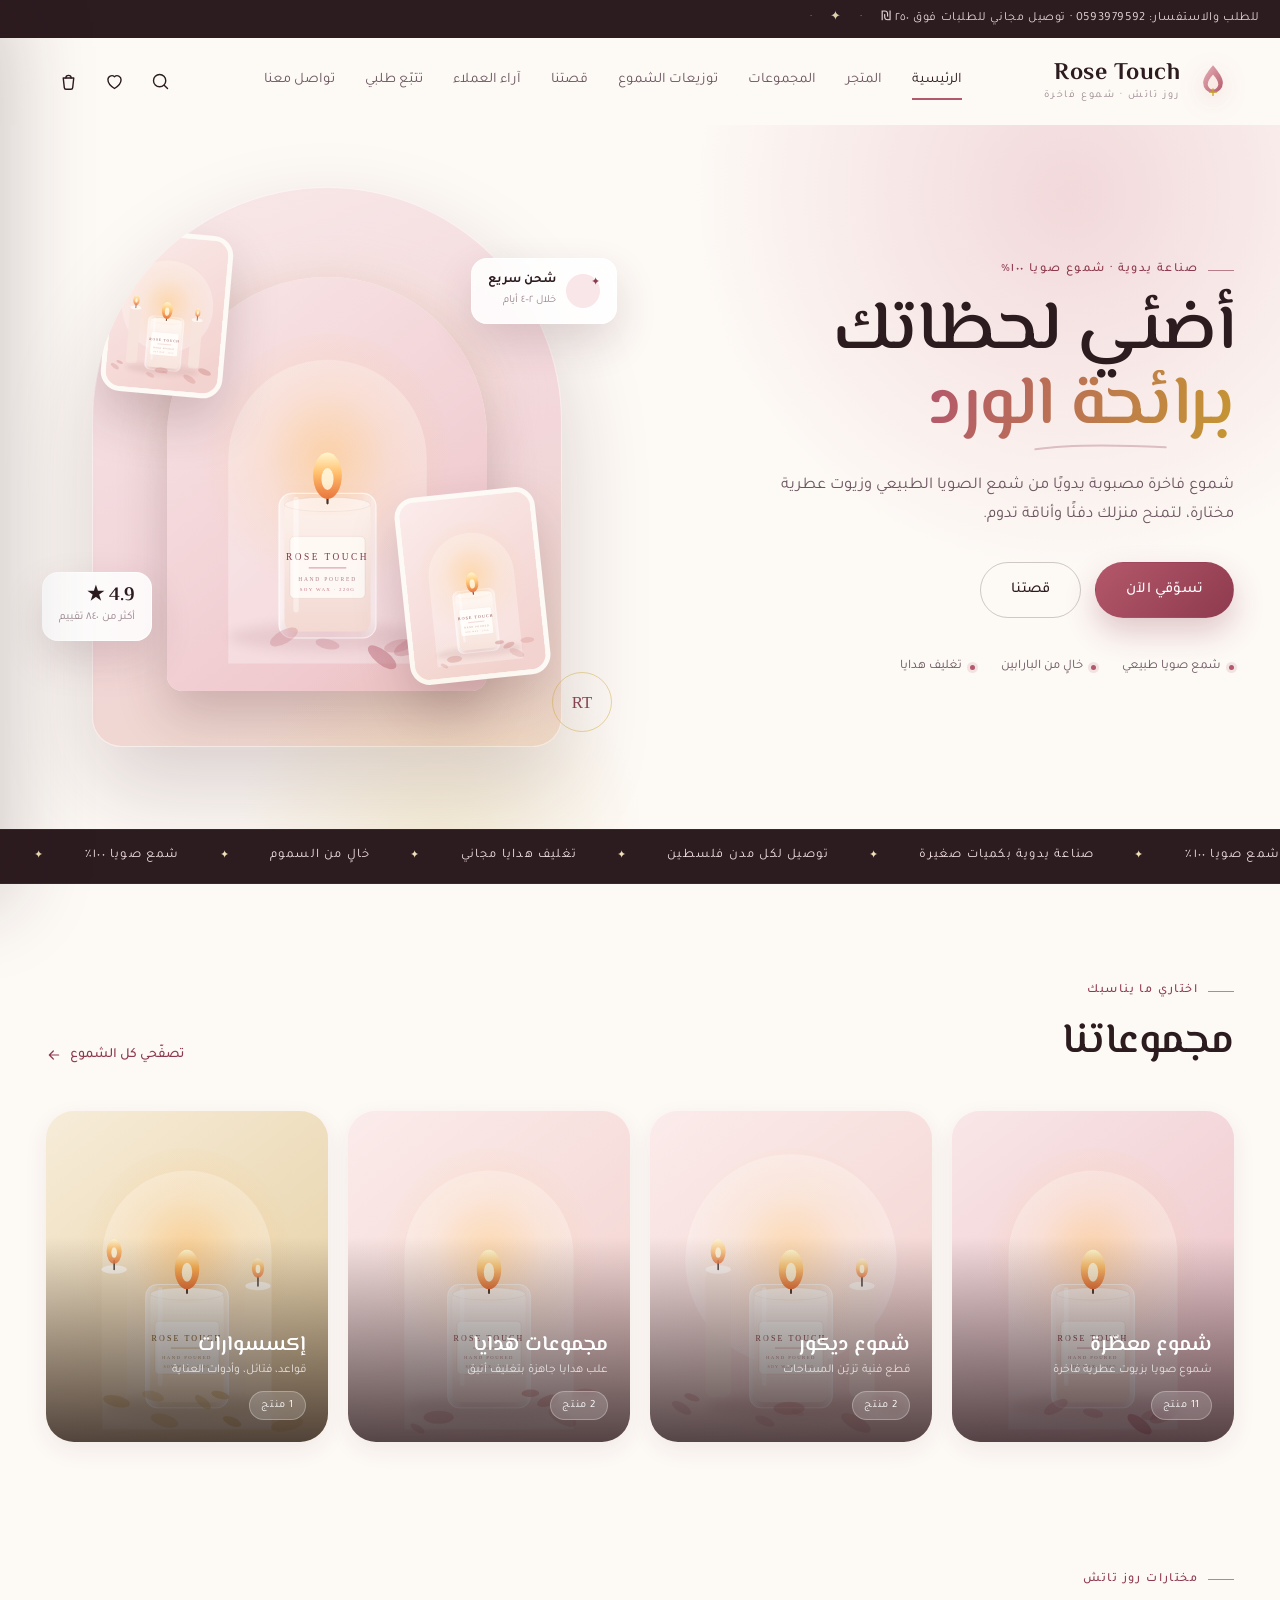
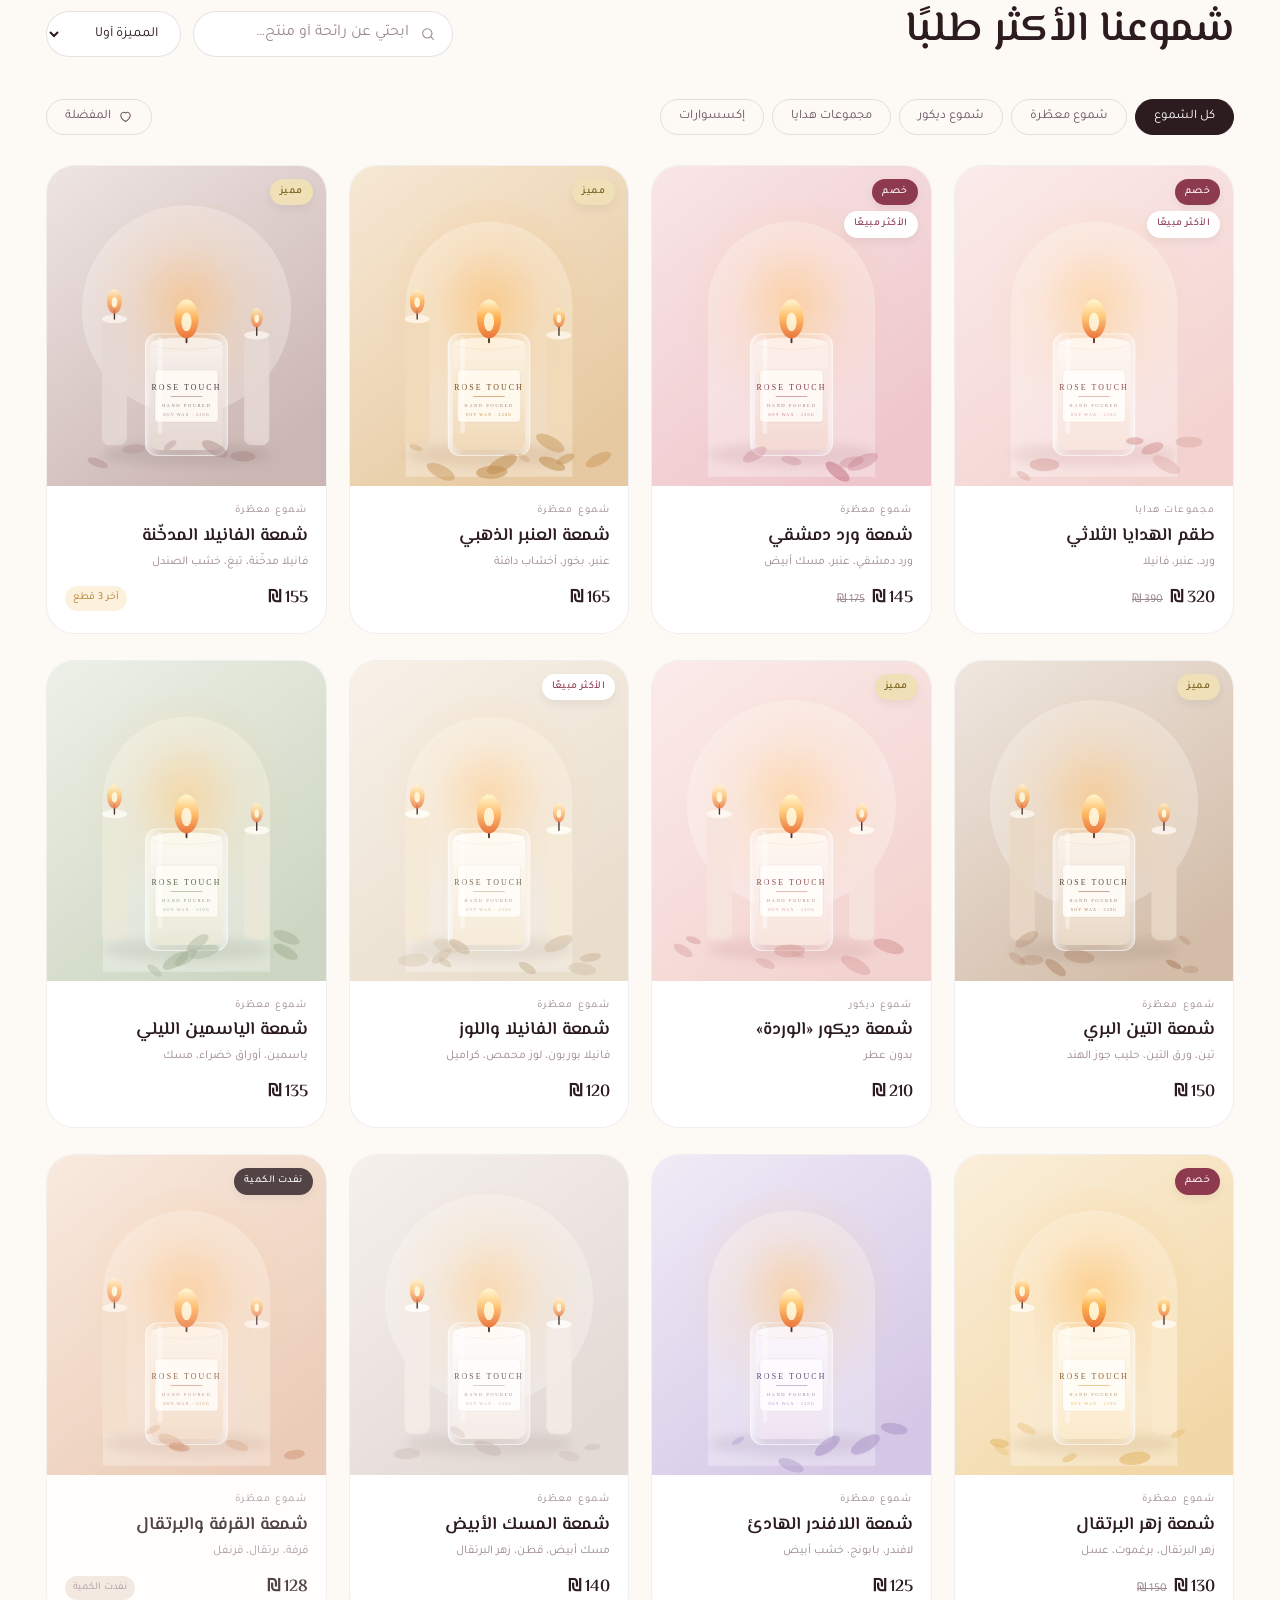
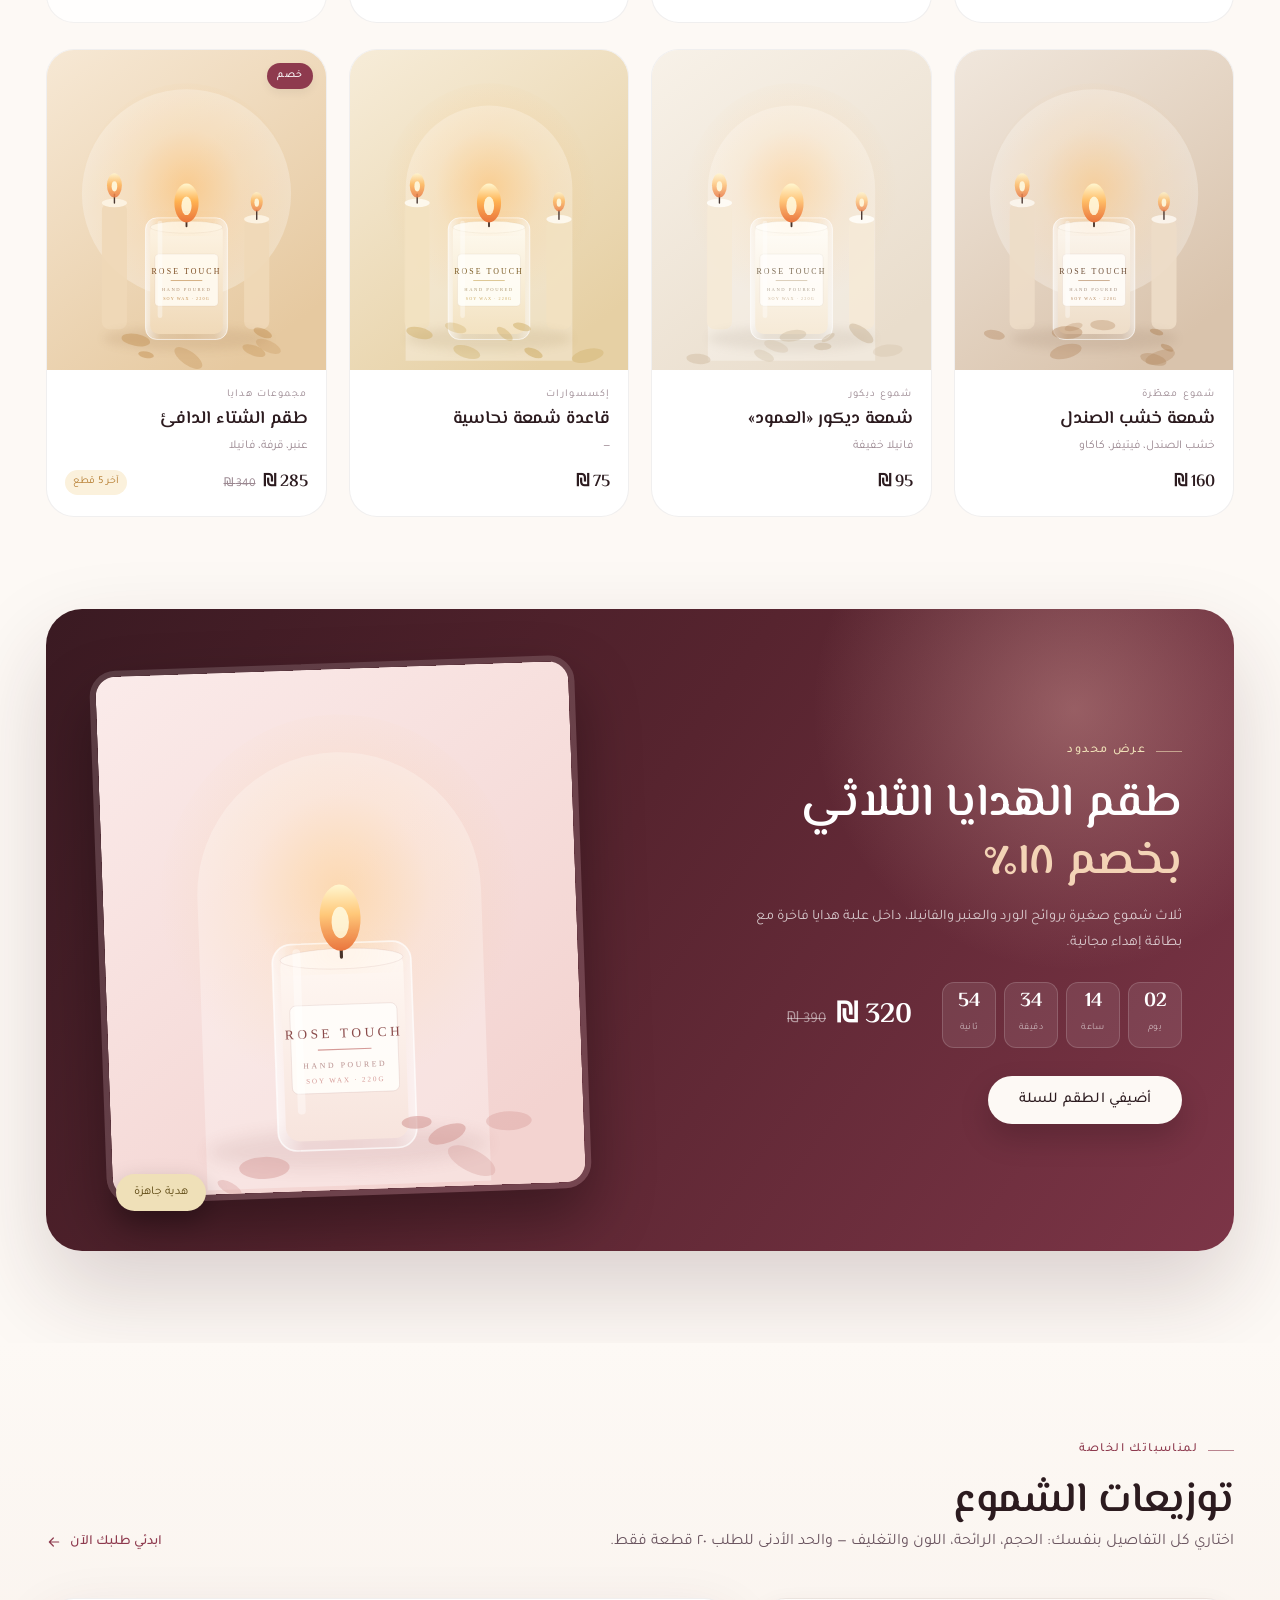
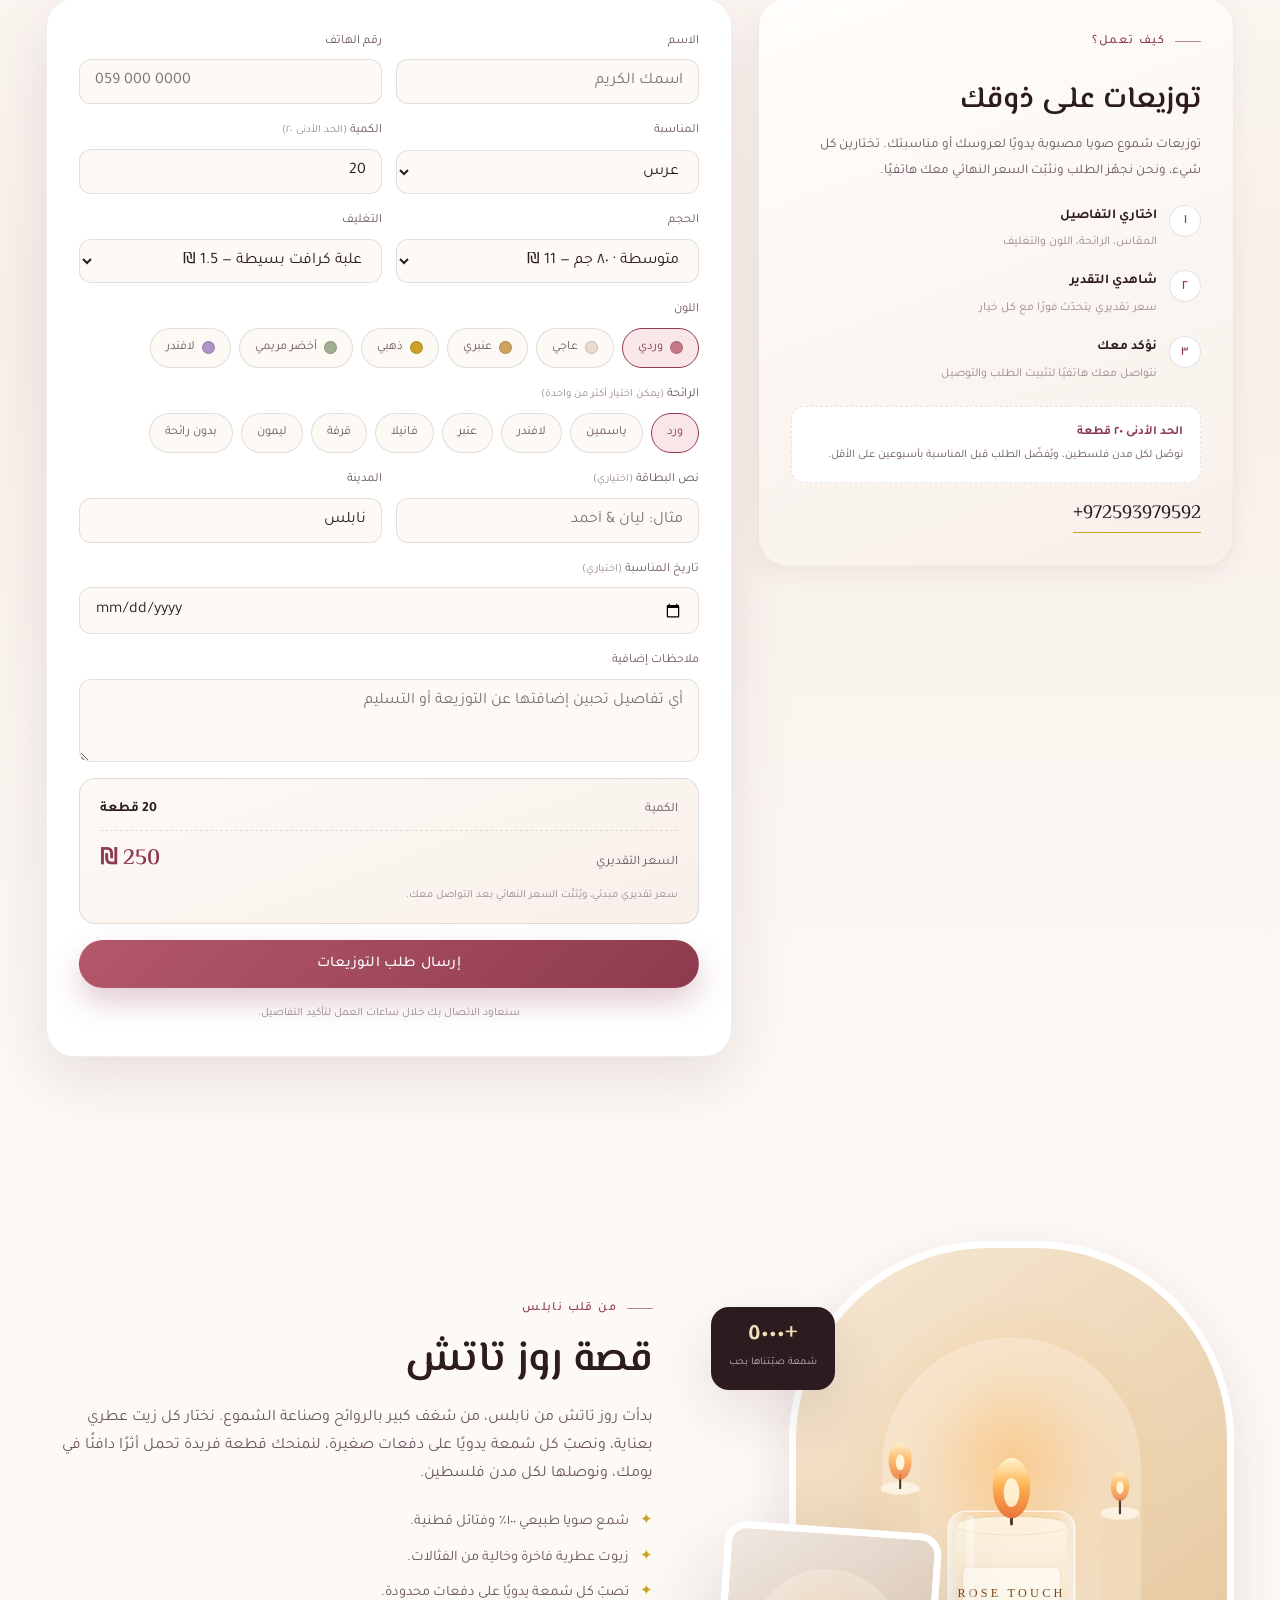
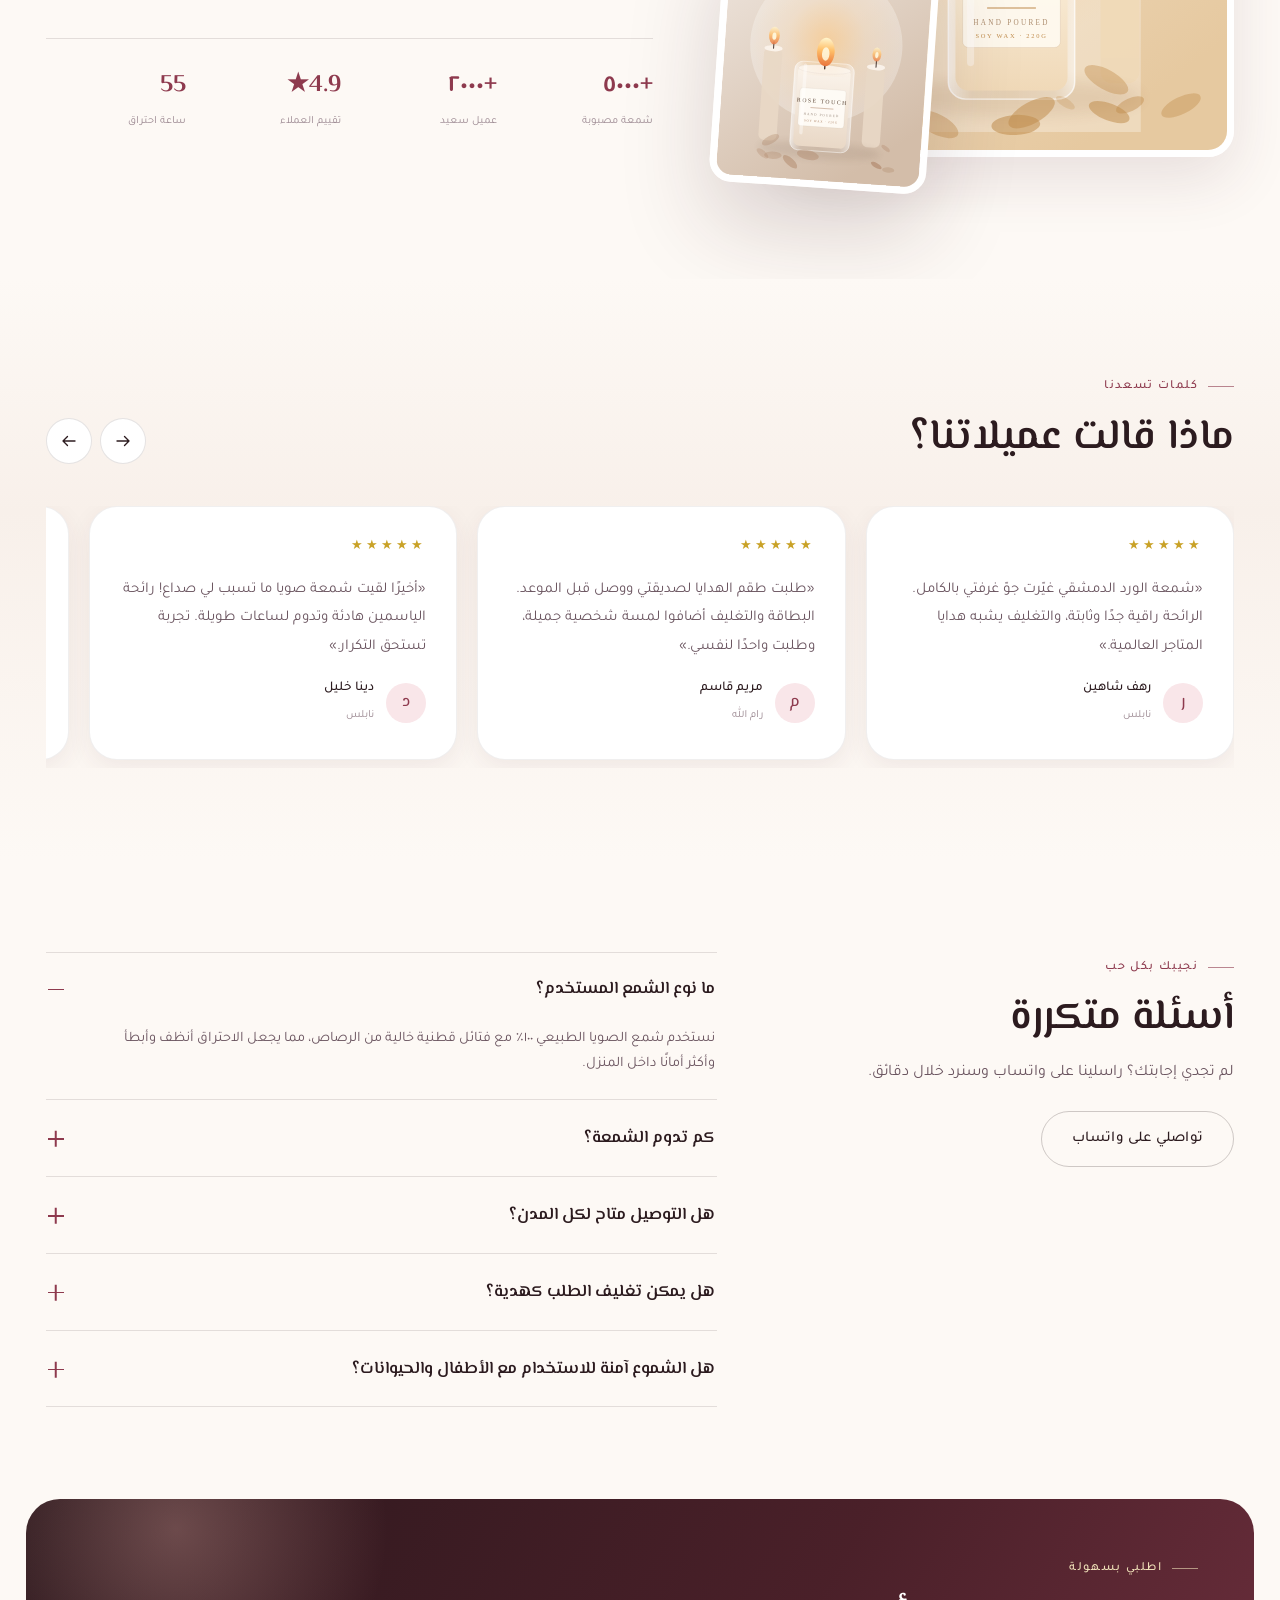
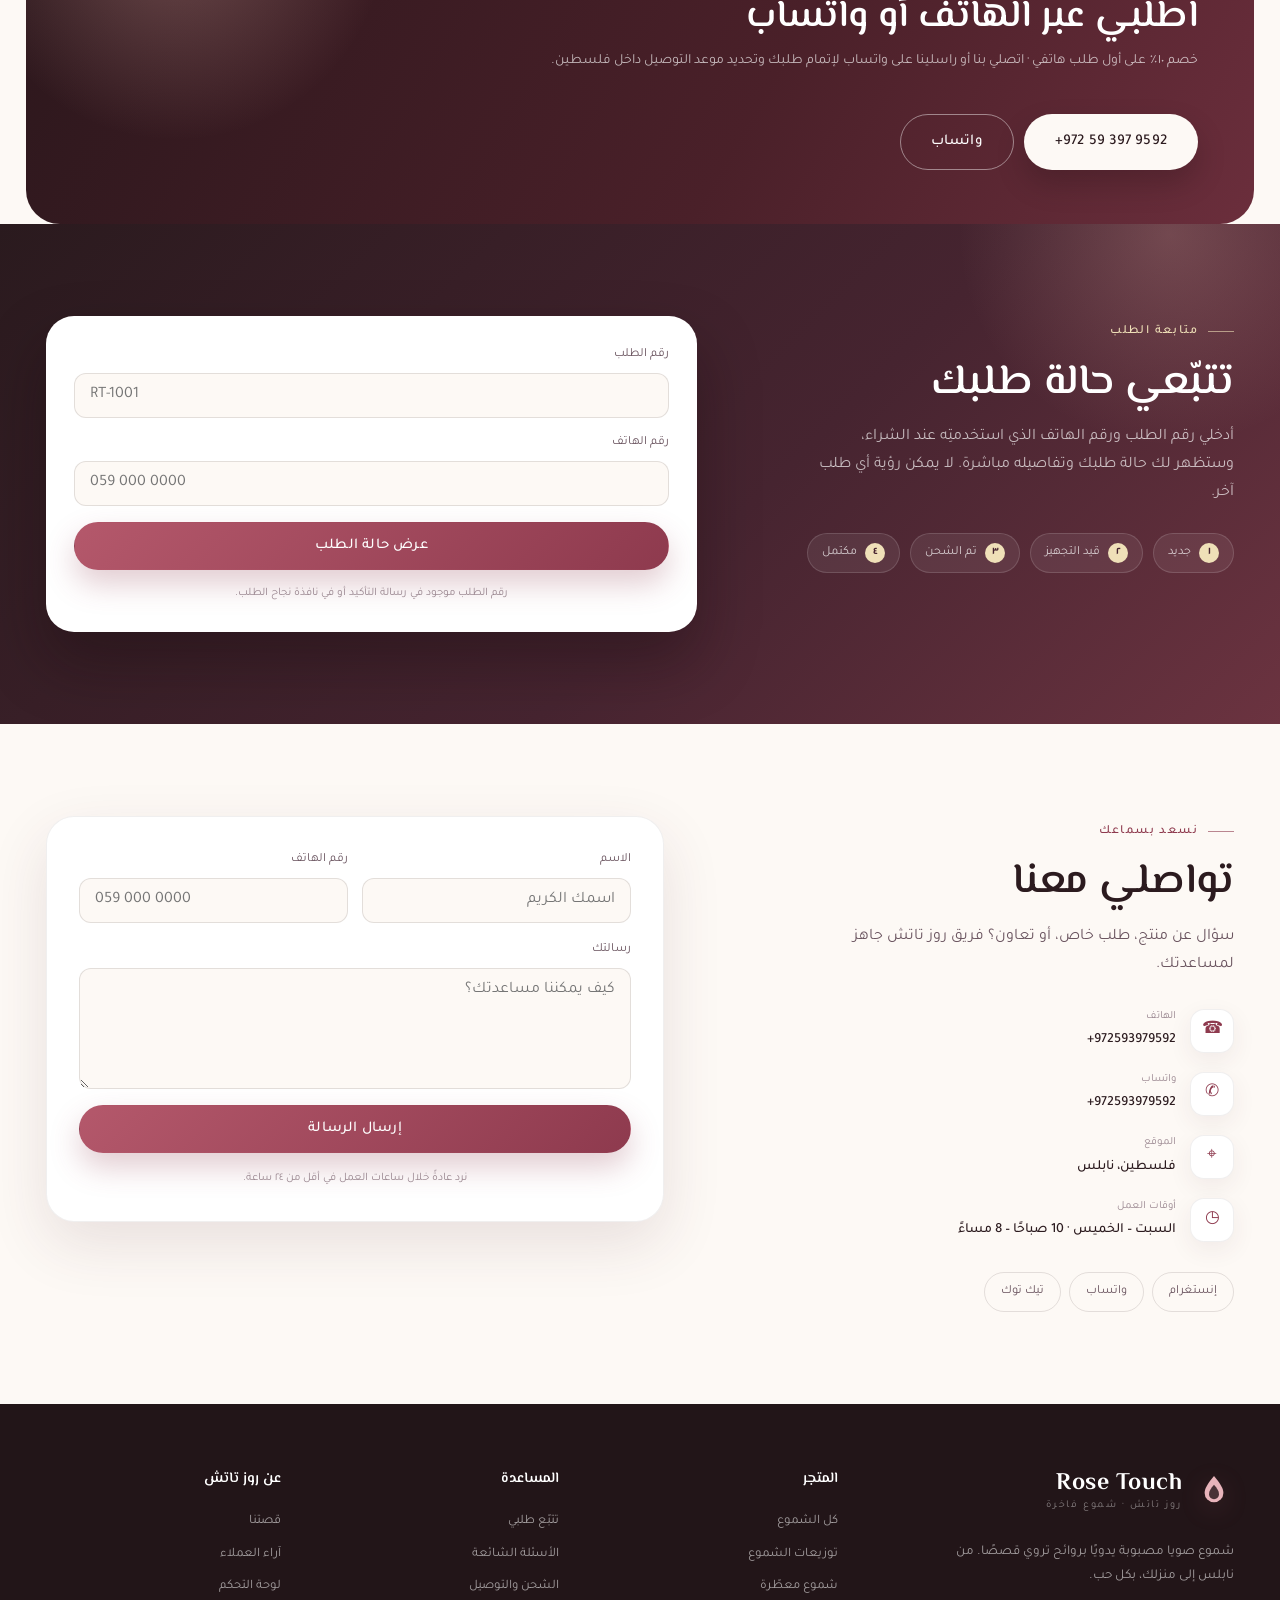
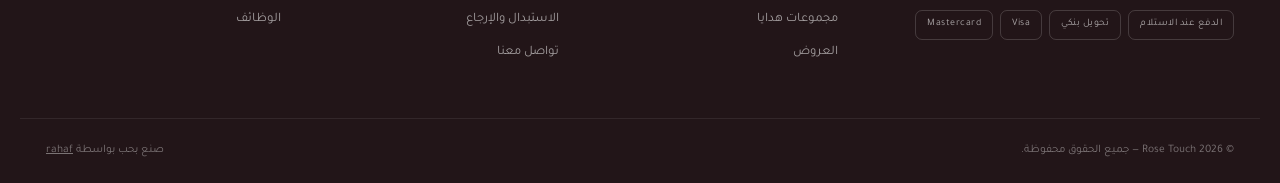
==== commit 71dd0a56: "Add files via upload" ====
--- a/index.html
+++ b/index.html
@@ -1,8 +1,8 @@
-﻿<!DOCTYPE html>
+<!DOCTYPE html>
 <html lang="ar" dir="rtl">
 <head>
 <meta charset="UTF-8">
-<meta name="viewport" content="width=device-width, initial-scale=1">
+<meta name="viewport" content="width=device-width, initial-scale=1, viewport-fit=cover">
 <title>Rose Touch — شموع فاخرة مصبوبة يدويًا</title>
 <meta name="description" content="روز تاتش: شموع صويا طبيعية مصبوبة يدويًا بروائح فاخرة، تغليف هدايا أنيق وتوصيل لكل مدن فلسطين من نابلس.">
 <link rel="icon" href="data:image/svg+xml,%3Csvg xmlns='http://www.w3.org/2000/svg' viewBox='0 0 100 100'%3E%3Crect width='100' height='100' rx='24' fill='%232c1b1f'/%3E%3Cpath d='M50 22c10 10 16 17 16 26a16 16 0 1 1-32 0c0-9 6-16 16-26Z' fill='%23e8b4bb'/%3E%3Ccircle cx='50' cy='52' r='7' fill='%23fff6ef'/%3E%3C/svg%3E">
@@ -45,10 +45,11 @@
     <nav class="main-nav" id="mainNav" aria-label="القائمة الرئيسية">
       <a href="#home" class="is-active">الرئيسية</a>
       <a href="#products">المتجر</a>
+      <a href="#categories">المجموعات</a>
       <a href="#favors">توزيعات الشموع</a>
-      <a href="#categories">المجموعات</a>
       <a href="#about">قصتنا</a>
       <a href="#testimonials">آراء العملاء</a>
+      <a href="#track">تتبّع طلبي</a>
       <a href="#contact">تواصل معنا</a>
     </nav>
 
@@ -223,6 +224,130 @@
           <div class="offer__img" data-art-product="p7"></div>
           <div class="offer__tag">هدية جاهزة</div>
         </div>
+      </div>
+    </div>
+  </section>
+
+  <!-- ===== توزيعات الشموع ===== -->
+  <section class="section section--soft" id="favors">
+    <div class="container">
+      <div class="section__head reveal">
+        <div>
+          <span class="eyebrow">لمناسباتك الخاصة</span>
+          <h2>توزيعات الشموع</h2>
+          <p>اختاري كل التفاصيل بنفسك: الحجم، الرائحة، اللون والتغليف — والحد الأدنى للطلب ٢٠ قطعة فقط.</p>
+        </div>
+        <a href="#favorForm" class="link-arrow">ابدئي طلبك الآن
+          <svg viewBox="0 0 24 24" width="16" height="16" fill="none" stroke="currentColor" stroke-width="1.8"><path d="M19 12H5m6-6-6 6 6 6" stroke-linecap="round" stroke-linejoin="round"/></svg>
+        </a>
+      </div>
+
+      <div class="favors">
+        <aside class="favors__aside reveal">
+          <span class="eyebrow">كيف تعمل؟</span>
+          <h3>توزيعات على ذوقك</h3>
+          <p>توزيعات شموع صويا مصبوبة يدويًا لعروسك أو مناسبتك. تختارين كل شيء، ونحن نجهّز الطلب ونثبّت السعر النهائي معك هاتفيًا.</p>
+          <ul class="favors__facts">
+            <li><span>١</span><div><strong>اختاري التفاصيل</strong><small>المقاس، الرائحة، اللون والتغليف</small></div></li>
+            <li><span>٢</span><div><strong>شاهدي التقدير</strong><small>سعر تقديري يتحدّث فورًا مع كل خيار</small></div></li>
+            <li><span>٣</span><div><strong>نؤكد معك</strong><small>نتواصل معك هاتفيًا لتثبيت الطلب والتوصيل</small></div></li>
+          </ul>
+          <div class="favors__note">
+            <strong>الحد الأدنى ٢٠ قطعة</strong>
+            <span>نوصّل لكل مدن فلسطين، ويُفضّل الطلب قبل المناسبة بأسبوعين على الأقل.</span>
+          </div>
+          <a class="favors__call" id="favorCall" href="tel:+972593979592" dir="ltr">+972 59 397 9592</a>
+        </aside>
+
+        <form class="favors__form reveal" id="favorForm" novalidate>
+          <div class="field-row">
+            <label class="field">
+              <span>الاسم</span>
+              <input type="text" name="name" placeholder="اسمك الكريم" required>
+            </label>
+            <label class="field">
+              <span>رقم الهاتف</span>
+              <input type="tel" name="phone" placeholder="059 000 0000" inputmode="tel" required>
+            </label>
+          </div>
+
+          <div class="field-row">
+            <label class="field">
+              <span>المناسبة</span>
+              <select name="event" id="favorEvent"></select>
+            </label>
+            <label class="field">
+              <span>الكمية <small>(الحد الأدنى ٢٠)</small></span>
+              <input type="number" name="quantity" id="favorQty" min="20" step="1" value="20" inputmode="numeric" required>
+            </label>
+          </div>
+
+          <div class="field-row">
+            <label class="field">
+              <span>الحجم</span>
+              <select name="size" id="favorSize"></select>
+            </label>
+            <label class="field">
+              <span>التغليف</span>
+              <select name="packaging" id="favorPackaging"></select>
+            </label>
+          </div>
+
+          <div class="field field--full">
+            <span>اللون</span>
+            <div class="opt-row" id="favorColors" role="radiogroup" aria-label="لون التوزيعة"></div>
+          </div>
+
+          <div class="field field--full">
+            <span>الرائحة <small>(يمكن اختيار أكثر من واحدة)</small></span>
+            <div class="opt-row" id="favorScents" role="group" aria-label="رائحة التوزيعة"></div>
+          </div>
+
+          <div class="field-row">
+            <label class="field">
+              <span>نص البطاقة <small>(اختياري)</small></span>
+              <input type="text" name="labelText" id="favorLabel" placeholder="مثال: ليان &amp; أحمد" maxlength="40">
+            </label>
+            <label class="field">
+              <span>المدينة</span>
+              <input type="text" name="city" placeholder="نابلس" value="نابلس">
+            </label>
+          </div>
+
+          <label class="field">
+            <span>تاريخ المناسبة <small>(اختياري)</small></span>
+            <input type="date" name="neededBy" id="favorDate">
+          </label>
+
+          <label class="field">
+            <span>ملاحظات إضافية</span>
+            <textarea name="notes" rows="3" placeholder="أي تفاصيل تحبين إضافتها عن التوزيعة أو التسليم"></textarea>
+          </label>
+
+          <div class="favor-estimate" id="favorEstimate">
+            <div class="favor-estimate__row">
+              <span>الكمية</span>
+              <strong id="favorQtyOut">٢٠ قطعة</strong>
+            </div>
+            <div class="favor-estimate__row favor-estimate__row--total">
+              <span>السعر التقديري</span>
+              <strong id="favorTotalOut">—</strong>
+            </div>
+            <p>سعر تقديري مبدئي، ويُثبَّت السعر النهائي بعد التواصل معك.</p>
+          </div>
+
+          <button class="btn btn--primary btn--full" type="submit">إرسال طلب التوزيعات</button>
+          <p class="form-note">سنعاود الاتصال بك خلال ساعات العمل لتأكيد التفاصيل.</p>
+
+          <div class="favor-success" id="favorSuccess" hidden aria-live="polite">
+            <strong id="favorSuccessTitle">تم استلام طلبك 🌹</strong>
+            <p id="favorSuccessText">—</p>
+            <div class="favor-success__actions">
+              <a class="btn btn--primary" id="favorWhatsapp" href="#" target="_blank" rel="noopener">أكملي عبر واتساب</a>
+              <button class="btn btn--ghost" type="button" id="favorNew">طلب جديد</button>
+            </div>
+          </div>
+        </form>
       </div>
     </div>
   </section>
@@ -333,130 +458,6 @@
     </div>
   </section>
 
-  <!-- ===== توزيعات الشموع ===== -->
-  <section class="section section--soft" id="favors">
-    <div class="container">
-      <div class="section__head reveal">
-        <div>
-          <span class="eyebrow">لمناسباتك الخاصة</span>
-          <h2>توزيعات الشموع</h2>
-          <p>اختاري كل التفاصيل بنفسك: الحجم، الرائحة، اللون والتغليف — والحد الأدنى للطلب ٢٠ قطعة فقط.</p>
-        </div>
-        <a href="#favorForm" class="link-arrow">ابدئي طلبك الآن
-          <svg viewBox="0 0 24 24" width="16" height="16" fill="none" stroke="currentColor" stroke-width="1.8"><path d="M19 12H5m6-6-6 6 6 6" stroke-linecap="round" stroke-linejoin="round"/></svg>
-        </a>
-      </div>
-
-      <div class="favors">
-        <aside class="favors__aside reveal">
-          <span class="eyebrow">كيف تعمل؟</span>
-          <h3>توزيعات على ذوقك</h3>
-          <p>توزيعات شموع صويا مصبوبة يدويًا لعروسك أو مناسبتك. تختارين كل شيء، ونحن نجهّز الطلب ونثبّت السعر النهائي معك هاتفيًا.</p>
-          <ul class="favors__facts">
-            <li><span>١</span><div><strong>اختاري التفاصيل</strong><small>المقاس، الرائحة، اللون والتغليف</small></div></li>
-            <li><span>٢</span><div><strong>شاهدي التقدير</strong><small>سعر تقديري يتحدّث فورًا مع كل خيار</small></div></li>
-            <li><span>٣</span><div><strong>نؤكد معك</strong><small>نتواصل معك هاتفيًا لتثبيت الطلب والتوصيل</small></div></li>
-          </ul>
-          <div class="favors__note">
-            <strong>الحد الأدنى ٢٠ قطعة</strong>
-            <span>نوصّل لكل مدن فلسطين، ويُفضّل الطلب قبل المناسبة بأسبوعين على الأقل.</span>
-          </div>
-          <a class="favors__call" id="favorCall" href="tel:+972593979592" dir="ltr">+972 59 397 9592</a>
-        </aside>
-
-        <form class="favors__form reveal" id="favorForm" novalidate>
-          <div class="field-row">
-            <label class="field">
-              <span>الاسم</span>
-              <input type="text" name="name" placeholder="اسمك الكريم" required>
-            </label>
-            <label class="field">
-              <span>رقم الهاتف</span>
-              <input type="tel" name="phone" placeholder="059 000 0000" inputmode="tel" required>
-            </label>
-          </div>
-
-          <div class="field-row">
-            <label class="field">
-              <span>المناسبة</span>
-              <select name="event" id="favorEvent"></select>
-            </label>
-            <label class="field">
-              <span>الكمية <small>(الحد الأدنى ٢٠)</small></span>
-              <input type="number" name="quantity" id="favorQty" min="20" step="1" value="20" inputmode="numeric" required>
-            </label>
-          </div>
-
-          <div class="field-row">
-            <label class="field">
-              <span>الحجم</span>
-              <select name="size" id="favorSize"></select>
-            </label>
-            <label class="field">
-              <span>التغليف</span>
-              <select name="packaging" id="favorPackaging"></select>
-            </label>
-          </div>
-
-          <div class="field field--full">
-            <span>اللون</span>
-            <div class="opt-row" id="favorColors" role="radiogroup" aria-label="لون التوزيعة"></div>
-          </div>
-
-          <div class="field field--full">
-            <span>الرائحة <small>(يمكن اختيار أكثر من واحدة)</small></span>
-            <div class="opt-row" id="favorScents" role="group" aria-label="رائحة التوزيعة"></div>
-          </div>
-
-          <div class="field-row">
-            <label class="field">
-              <span>نص البطاقة <small>(اختياري)</small></span>
-              <input type="text" name="labelText" id="favorLabel" placeholder="مثال: ليان &amp; أحمد" maxlength="40">
-            </label>
-            <label class="field">
-              <span>المدينة</span>
-              <input type="text" name="city" placeholder="نابلس" value="نابلس">
-            </label>
-          </div>
-
-          <label class="field">
-            <span>تاريخ المناسبة <small>(اختياري)</small></span>
-            <input type="date" name="neededBy" id="favorDate">
-          </label>
-
-          <label class="field">
-            <span>ملاحظات إضافية</span>
-            <textarea name="notes" rows="3" placeholder="أي تفاصيل تحبين إضافتها عن التوزيعة أو التسليم"></textarea>
-          </label>
-
-          <div class="favor-estimate" id="favorEstimate">
-            <div class="favor-estimate__row">
-              <span>الكمية</span>
-              <strong id="favorQtyOut">٢٠ قطعة</strong>
-            </div>
-            <div class="favor-estimate__row favor-estimate__row--total">
-              <span>السعر التقديري</span>
-              <strong id="favorTotalOut">—</strong>
-            </div>
-            <p>سعر تقديري مبدئي، ويُثبَّت السعر النهائي بعد التواصل معك.</p>
-          </div>
-
-          <button class="btn btn--primary btn--full" type="submit">إرسال طلب التوزيعات</button>
-          <p class="form-note">سنعاود الاتصال بك خلال ساعات العمل لتأكيد التفاصيل.</p>
-
-          <div class="favor-success" id="favorSuccess" hidden aria-live="polite">
-            <strong id="favorSuccessTitle">تم استلام طلبك 🌹</strong>
-            <p id="favorSuccessText">—</p>
-            <div class="favor-success__actions">
-              <a class="btn btn--primary" id="favorWhatsapp" href="#" target="_blank" rel="noopener">أكملي عبر واتساب</a>
-              <button class="btn btn--ghost" type="button" id="favorNew">طلب جديد</button>
-            </div>
-          </div>
-        </form>
-      </div>
-    </div>
-  </section>
-
   <!-- ===== اطلبي هاتفيًا ===== -->
   <section class="newsletter">
     <div class="container newsletter__inner reveal">
@@ -468,6 +469,38 @@
       <div class="newsletter__form">
         <a class="btn btn--light" href="tel:+972593979592" dir="ltr">+972 59 397 9592</a>
         <a class="btn btn--ghost" href="https://wa.me/972593979592" target="_blank" rel="noopener">واتساب</a>
+      </div>
+    </div>
+  </section>
+
+  <!-- ===== تتبّع الطلب ===== -->
+  <section class="section section--track" id="track">
+    <div class="container track">
+      <div class="track__intro reveal">
+        <span class="eyebrow eyebrow--light">متابعة الطلب</span>
+        <h2>تتبّعي حالة طلبك</h2>
+        <p>أدخلي رقم الطلب ورقم الهاتف الذي استخدمتِه عند الشراء، وستظهر لك حالة طلبك وتفاصيله مباشرة. لا يمكن رؤية أي طلب آخر.</p>
+        <ul class="track__steps">
+          <li><i>١</i><span>جديد</span></li>
+          <li><i>٢</i><span>قيد التجهيز</span></li>
+          <li><i>٣</i><span>تم الشحن</span></li>
+          <li><i>٤</i><span>مكتمل</span></li>
+        </ul>
+      </div>
+      <div class="track__panel reveal">
+        <form id="trackForm" class="track-form" autocomplete="off">
+          <label class="field">
+            <span>رقم الطلب</span>
+            <input id="trackNumber" name="number" type="text" placeholder="RT-1001" dir="ltr" required>
+          </label>
+          <label class="field">
+            <span>رقم الهاتف</span>
+            <input id="trackPhone" name="phone" type="tel" inputmode="tel" placeholder="059 000 0000" required>
+          </label>
+          <button class="btn btn--primary btn--full" id="trackBtn" type="submit">عرض حالة الطلب</button>
+          <p class="form-note">رقم الطلب موجود في رسالة التأكيد أو في نافذة نجاح الطلب.</p>
+        </form>
+        <div id="trackResult" class="track-result" aria-live="polite"></div>
       </div>
     </div>
   </section>
@@ -547,6 +580,7 @@
     </div>
     <div class="footer__col">
       <h4>المساعدة</h4>
+      <a href="#track">تتبّع طلبي</a>
       <a href="#faq">الأسئلة الشائعة</a>
       <a href="#contact">الشحن والتوصيل</a>
       <a href="#contact">الاستبدال والإرجاع</a>
@@ -654,6 +688,7 @@
       <p class="success__note">أرسلي تفاصيل الطلب عبر واتساب لتأكيده بسرعة. سنراجع الطلب ونتواصل معك لتأكيد العنوان وموعد التوصيل.</p>
       <div style="display:flex;gap:10px;flex-wrap:wrap;justify-content:center">
         <a class="btn btn--primary" id="successWhatsapp" href="#" target="_blank" rel="noopener">إرسال الطلب عبر واتساب</a>
+        <button class="btn btn--ghost" id="successTrack" type="button">تتبّع طلبي</button>
         <button class="btn btn--ghost" data-close-modal>متابعة التسوق</button>
       </div>
     </div>
@@ -668,6 +703,7 @@
       <svg viewBox="0 0 24 24" width="20" height="20" fill="none" stroke="currentColor" stroke-width="1.8"><path d="m6 6 12 12M18 6 6 18" stroke-linecap="round"/></svg>
     </button>
     <div class="product-detail" id="productDetail"></div>
+    <div class="product-detail__buy" id="productBuy"></div>
   </div>
 </div>
 
--- a/assets/css/style.css
+++ b/assets/css/style.css
@@ -978,6 +978,104 @@
 }
 .form-note { font-size: 11.5px; color: var(--ink-3); text-align: center; }
 
+/* ---------- تتبّع الطلب ---------- */
+.section--track {
+  background: linear-gradient(135deg, #2a1a1e 0%, #462430 58%, #6b3340 100%);
+  color: #fff;
+  overflow: hidden;
+}
+.section--track::before {
+  content: "";
+  position: absolute;
+  width: 460px; height: 460px;
+  border-radius: 50%;
+  background: radial-gradient(circle, rgba(233, 178, 170, .24), transparent 65%);
+  top: -220px; inset-inline-start: -120px;
+  pointer-events: none;
+}
+.track { display: grid; grid-template-columns: .85fr 1.15fr; gap: 56px; align-items: start; position: relative; z-index: 1; }
+.track__intro h2 { font-size: clamp(30px, 3.4vw, 42px); margin-bottom: 14px; color: #fff; }
+.track__intro > p { color: rgba(255, 255, 255, .68); margin-bottom: 26px; max-width: 430px; }
+.track__steps { display: flex; flex-wrap: wrap; gap: 10px; }
+.track__steps li {
+  display: flex; align-items: center; gap: 8px;
+  font-size: 12.5px; color: rgba(255, 255, 255, .74);
+  background: rgba(255, 255, 255, .07);
+  border: 1px solid rgba(255, 255, 255, .14);
+  padding: 8px 14px; border-radius: 999px;
+}
+.track__steps i {
+  width: 20px; height: 20px; border-radius: 50%;
+  background: var(--gold-soft); color: #462430;
+  font-style: normal; font-weight: 600;
+  display: grid; place-items: center; font-size: 11px;
+}
+.track__panel {
+  background: var(--white);
+  border-radius: var(--radius-lg);
+  box-shadow: 0 30px 60px rgba(20, 8, 12, .35);
+  padding: 28px;
+  display: grid;
+  gap: 18px;
+}
+.track-form { display: grid; gap: 14px; }
+.track-form .btn { margin-top: 2px; }
+.track-result:empty { display: none; }
+.track-loading { display: flex; align-items: center; justify-content: center; gap: 10px; color: var(--ink-2); font-size: 14px; padding: 6px 0 2px; }
+.spinner {
+  width: 18px; height: 18px; flex: none;
+  border-radius: 50%;
+  border: 2px solid var(--rose-soft);
+  border-top-color: var(--rose);
+  animation: rt-spin .8s linear infinite;
+  display: inline-block;
+}
+@keyframes rt-spin { to { transform: rotate(360deg); } }
+.track-empty { background: var(--rose-soft); color: var(--rose-deep); border-radius: 12px; padding: 14px 16px; font-size: 13.5px; text-align: center; }
+.track-card { border: 1px solid var(--line-soft); border-radius: 16px; padding: 18px; background: var(--cream); display: grid; gap: 16px; }
+.track-card.is-cancelled { background: #f4f4f4; }
+.track-card__head { display: flex; align-items: center; justify-content: space-between; gap: 12px; }
+.track-card__id span { display: block; font-size: 11px; color: var(--ink-3); }
+.track-card__id b { font-family: var(--font-display); font-size: 20px; letter-spacing: .4px; color: var(--ink); }
+.track-card .badge--blue { background: #e4f0f6; color: #2f6f8f; }
+.track-card .badge--warn { background: #fbf1d9; color: #a97614; }
+.track-card .badge--green { background: #e6f2e9; color: #3f7a52; }
+.track-card .badge--red { background: #fbeaee; color: var(--rose-deep); }
+.track-timeline { list-style: none; display: grid; grid-template-columns: repeat(4, 1fr); gap: 6px; margin: 0; padding: 0; }
+.track-timeline li { position: relative; display: flex; flex-direction: column; align-items: center; gap: 6px; font-size: 10.5px; color: var(--ink-3); text-align: center; }
+.track-timeline li::before {
+  content: "";
+  position: absolute;
+  top: 13px; inset-inline-start: 50%;
+  width: 100%; height: 2px;
+  background: var(--line);
+  z-index: 0;
+}
+.track-timeline li:last-child::before { display: none; }
+.track-timeline i {
+  position: relative; z-index: 1;
+  width: 26px; height: 26px; border-radius: 50%;
+  background: var(--white); border: 2px solid var(--line);
+  color: var(--ink-3);
+  font-style: normal; font-size: 11px; font-weight: 600;
+  display: grid; place-items: center;
+}
+.track-timeline li.is-done i,
+.track-timeline li.is-current i { border-color: var(--rose); background: var(--rose); color: #fff; }
+.track-timeline li.is-done::before { background: var(--rose); }
+.track-timeline li.is-current span { color: var(--rose-deep); font-weight: 600; }
+.track-cancel { background: #efefef; color: #6b6b6b; border-radius: 10px; padding: 12px 14px; font-size: 12.5px; text-align: center; }
+.track-card__meta { display: grid; grid-template-columns: repeat(3, 1fr); gap: 10px; padding-top: 2px; }
+.track-card__meta small { display: block; font-size: 10.5px; color: var(--ink-3); margin-bottom: 2px; }
+.track-card__meta b { font-size: 12.5px; font-weight: 500; color: var(--ink-2); }
+.track-items { list-style: none; margin: 0; padding: 12px 0; border-top: 1px dashed var(--line); border-bottom: 1px dashed var(--line); display: grid; gap: 8px; }
+.track-items li { display: flex; justify-content: space-between; gap: 12px; font-size: 13px; color: var(--ink-2); }
+.track-items li b { color: var(--ink); font-weight: 600; }
+.track-items li em { font-style: normal; font-weight: 600; color: var(--ink); white-space: nowrap; }
+.track-total { display: flex; justify-content: space-between; align-items: center; }
+.track-total span { font-size: 12.5px; color: var(--ink-2); }
+.track-total b { font-family: var(--font-display); font-size: 20px; color: var(--rose-deep); }
+
 /* ---------- الفوتر ---------- */
 .site-footer { background: #221518; color: rgba(255, 255, 255, .72); padding-top: 66px; }
 .footer__grid { display: grid; grid-template-columns: 1.5fr 1fr 1fr 1fr; gap: 44px; padding-bottom: 48px; }
@@ -1113,16 +1211,23 @@
 .modal.is-open .modal__panel { transform: none; }
 .modal__panel--wide { width: min(100%, 940px); padding: 32px; }
 .modal__panel--center { width: min(100%, 480px); text-align: center; }
-.modal__panel--product { width: min(100%, 940px); padding: 0; overflow: hidden; }
+.modal__panel--product { width: min(100%, 940px); padding: 0; overflow-y: auto; overscroll-behavior: contain; -webkit-overflow-scrolling: touch; touch-action: pan-y; display: flex; flex-direction: column; }
 .modal__head { display: flex; align-items: flex-start; justify-content: space-between; gap: 16px; margin-bottom: 22px; }
 .modal__head h3 { font-size: 25px; }
 .modal__close { position: absolute; top: 14px; inset-inline-end: 14px; z-index: 4; background: rgba(255, 255, 255, .9); color: var(--ink); }
 .modal__close:hover { background: var(--ink); color: #fff; }
 
 /* ---------- تفاصيل المنتج ---------- */
-.product-detail { display: grid; grid-template-columns: 1fr 1fr; }
+.product-detail { display: grid; grid-template-columns: 1fr 1fr; flex: 0 0 auto; min-height: 0; overflow: visible; }
 .product-detail__media { background: var(--cream-2); position: relative; min-height: 420px; }
-.product-detail__media img { width: 100%; height: 100%; object-fit: cover; position: absolute; inset: 0; }
+.product-detail__media > img { width: 100%; height: 100%; object-fit: cover; position: absolute; inset: 0; }
+.product-gallery { display: grid; gap: 10px; height: 100%; padding: 14px; align-content: start; }
+.product-gallery__main { border-radius: 18px; overflow: hidden; background: var(--white); aspect-ratio: 1 / 1; box-shadow: 0 10px 30px -22px rgba(44, 27, 31, .55); }
+.product-gallery__main img { width: 100%; height: 100%; object-fit: cover; display: block; }
+.product-gallery__thumbs { display: flex; gap: 8px; overflow-x: auto; padding-bottom: 3px; scrollbar-width: thin; }
+.product-gallery__thumb { flex: 0 0 58px; height: 58px; padding: 0; border-radius: 10px; overflow: hidden; border: 2px solid transparent; background: var(--white); cursor: pointer; }
+.product-gallery__thumb img { width: 100%; height: 100%; object-fit: cover; display: block; }
+.product-gallery__thumb.is-active { border-color: var(--rose-deep); }
 .product-detail__body { padding: 40px 36px 34px; display: flex; flex-direction: column; gap: 12px; }
 .product-detail__cat { font-size: 11px; letter-spacing: 1.4px; color: var(--rose-deep); }
 .product-detail__body h3 { font-size: 30px; line-height: 1.25; }
@@ -1136,10 +1241,22 @@
 .product-detail__meta { display: grid; grid-template-columns: 1fr 1fr; gap: 10px; padding: 16px 0; border-block: 1px solid var(--line-soft); margin-block: 4px; }
 .product-detail__meta div { font-size: 12px; color: var(--ink-2); }
 .product-detail__meta strong { display: block; color: var(--ink); font-weight: 500; font-size: 13px; }
-.product-detail__buy { display: flex; align-items: center; gap: 10px; margin-top: auto; padding-top: 14px; }
+.product-detail__buy {
+  position: sticky;
+  bottom: 0;
+  z-index: 5;
+  margin-top: auto;
+  padding: 14px 36px calc(14px + env(safe-area-inset-bottom));
+  background: var(--cream);
+  border-top: 1px solid var(--line-soft);
+  box-shadow: 0 -14px 24px -20px rgba(30, 17, 21, .35);
+}
+.product-detail__buy-inner { display: flex; align-items: center; gap: 10px; }
 .product-detail__buy .qty { margin: 0; height: 48px; border-radius: 999px; }
 .product-detail__buy .qty button { width: 42px; height: 46px; }
-.product-detail__buy .btn { flex: 1; }
+.product-detail__buy-action { flex: 1; display: grid; gap: 3px; }
+.product-detail__buy .btn { width: 100%; }
+.product-detail__choice { min-height: 14px; text-align: center; font-size: 11px; color: var(--ink-3); }
 .product-detail__stock { font-size: 11.5px; color: #b3792a; }
 .product-detail__stock.is-out { color: var(--ink-3); }
 
@@ -1347,7 +1464,13 @@
 .opt-chip input { position: absolute; opacity: 0; width: 1px; height: 1px; }
 .opt-chip.is-active { border-color: var(--rose-deep); background: var(--rose-soft); color: var(--rose-deep); }
 .opt-chip:has(input:focus-visible) { outline: 2px solid var(--rose); outline-offset: 2px; }
-.opt-chip__dot { width: 13px; height: 13px; border-radius: 50%; border: 1px solid rgba(44, 27, 31, .18); }
+.opt-chip__dot { width: 13px; height: 13px; border-radius: 50%; border: 1px solid rgba(44, 27, 31, .18); background: var(--dot, #c47786); }
+.product-options { display: grid; gap: 12px; padding: 4px 0; }
+.product-options__group { display: grid; gap: 7px; }
+.product-options__label { font-size: 11.5px; font-weight: 700; color: var(--ink-3); }
+.product-options__chips { display: flex; flex-wrap: wrap; gap: 7px; }
+.product-options .opt-chip { padding: 7px 12px; font-size: 12px; }
+.cart-item__choice { font-size: 10.5px; color: var(--rose-deep); margin-top: 2px; }
 
 .favor-estimate {
   border-radius: 16px;
@@ -1447,13 +1570,28 @@
   .favors__aside { position: static; }
   .faq-wrap { grid-template-columns: 1fr; gap: 34px; }
   .contact { grid-template-columns: 1fr; gap: 40px; }
+  .track { grid-template-columns: 1fr; gap: 34px; }
   .offer { grid-template-columns: 1fr; padding: 40px 32px; }
   .offer__visual { max-width: 320px; justify-self: center; }
   .checkout { grid-template-columns: 1fr; }
   .checkout__summary { position: static; }
-  .product-detail { grid-template-columns: 1fr; }
-  .product-detail__media { min-height: 330px; aspect-ratio: 4/3; }
-  .product-detail__media img { position: static; height: 100%; }
+  .modal__panel--product { height: calc(100vh - 40px); height: calc(100dvh - 40px); max-height: calc(100vh - 40px); max-height: calc(100dvh - 40px); }
+  .product-detail { grid-template-columns: 1fr; flex: 0 0 auto; min-height: 0; overflow: visible; }
+  .product-detail__media { min-height: 0; aspect-ratio: auto; max-height: none; }
+  .product-detail__media > img { position: static; height: 100%; }
+  .product-gallery { padding: 10px; }
+  .product-gallery__main { aspect-ratio: 4 / 3; }
+  .product-detail__body { padding-bottom: 10px; }
+  .product-detail__buy {
+    position: sticky;
+    bottom: 0;
+    z-index: 5;
+    margin: 0;
+    padding: 10px 22px calc(10px + env(safe-area-inset-bottom));
+    background: var(--cream);
+    border-top: 1px solid var(--line-soft);
+    box-shadow: 0 -14px 22px -16px rgba(30, 17, 21, .28);
+  }
   .newsletter__inner { padding: 40px 32px; }
   .newsletter__form { flex-basis: 100%; }
 }
@@ -1507,11 +1645,17 @@
   .contact__social a { padding: 12px 18px; }
   .footer__bottom { flex-direction: column; text-align: center; }
   .modal { padding: 12px; }
-  .modal__panel { padding: 22px; border-radius: 20px; max-height: 92vh; }
-  .modal__panel--product { padding: 0; }
-  .product-detail__body { padding: 26px 22px 24px; }
-  .product-detail__body h3 { font-size: 24px; }
+  .modal__panel { padding: 22px; border-radius: 20px; max-height: 92vh; max-height: 92dvh; }
+  .modal__panel--product { padding: 0; height: calc(100vh - 24px); height: calc(100dvh - 24px); max-height: calc(100vh - 24px); max-height: calc(100dvh - 24px); border-radius: 18px; touch-action: pan-y; }
+  .product-detail__body { padding: 22px 20px 12px; }
+  .product-detail__buy { margin-inline: 0; padding-inline: 16px; }
+  .product-gallery { padding: 8px; gap: 8px; }
+  .product-gallery__thumb { flex-basis: 50px; height: 50px; }
+  .product-detail__body h3 { font-size: 22px; }
   .field-row { grid-template-columns: 1fr; }
+  .track__panel { padding: 20px; }
+  .track-card__meta { grid-template-columns: 1fr 1fr; }
+  .track-timeline li { font-size: 9.5px; }
   .contact__form { padding: 22px; }
   .favors__form { padding: 22px; }
   .favors__aside { padding: 24px; }
@@ -1544,6 +1688,12 @@
   .hero__seal { display: none; }
   .countdown div { min-width: 46px; }
   .offer__meta { gap: 16px; }
+  .track__panel { padding: 16px; }
+  .track-card { padding: 14px; }
+  .track-card__meta { grid-template-columns: 1fr; gap: 8px; }
+  .track__steps { gap: 6px; }
+  .track__steps li { padding: 6px 10px; font-size: 11px; }
+  .track-card__id b { font-size: 18px; }
 }
 
 @media (prefers-reduced-motion: reduce) {
